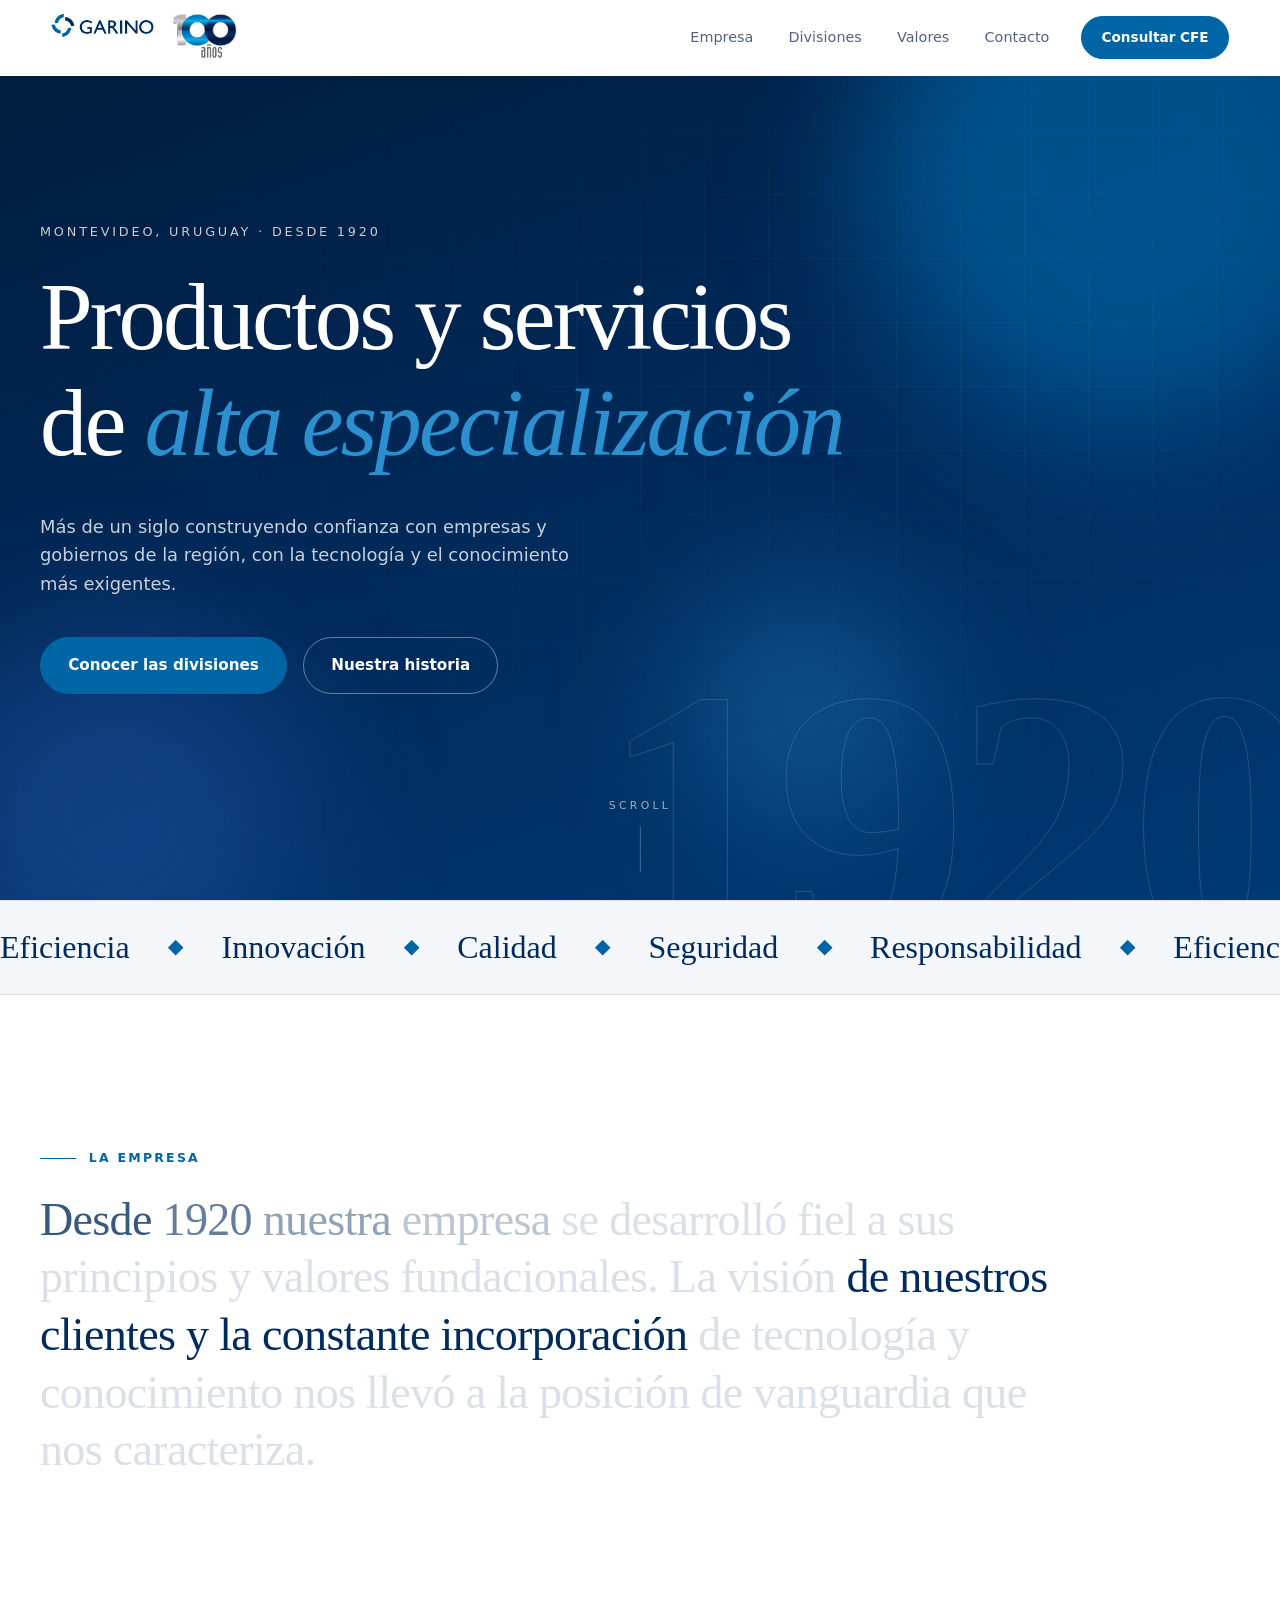
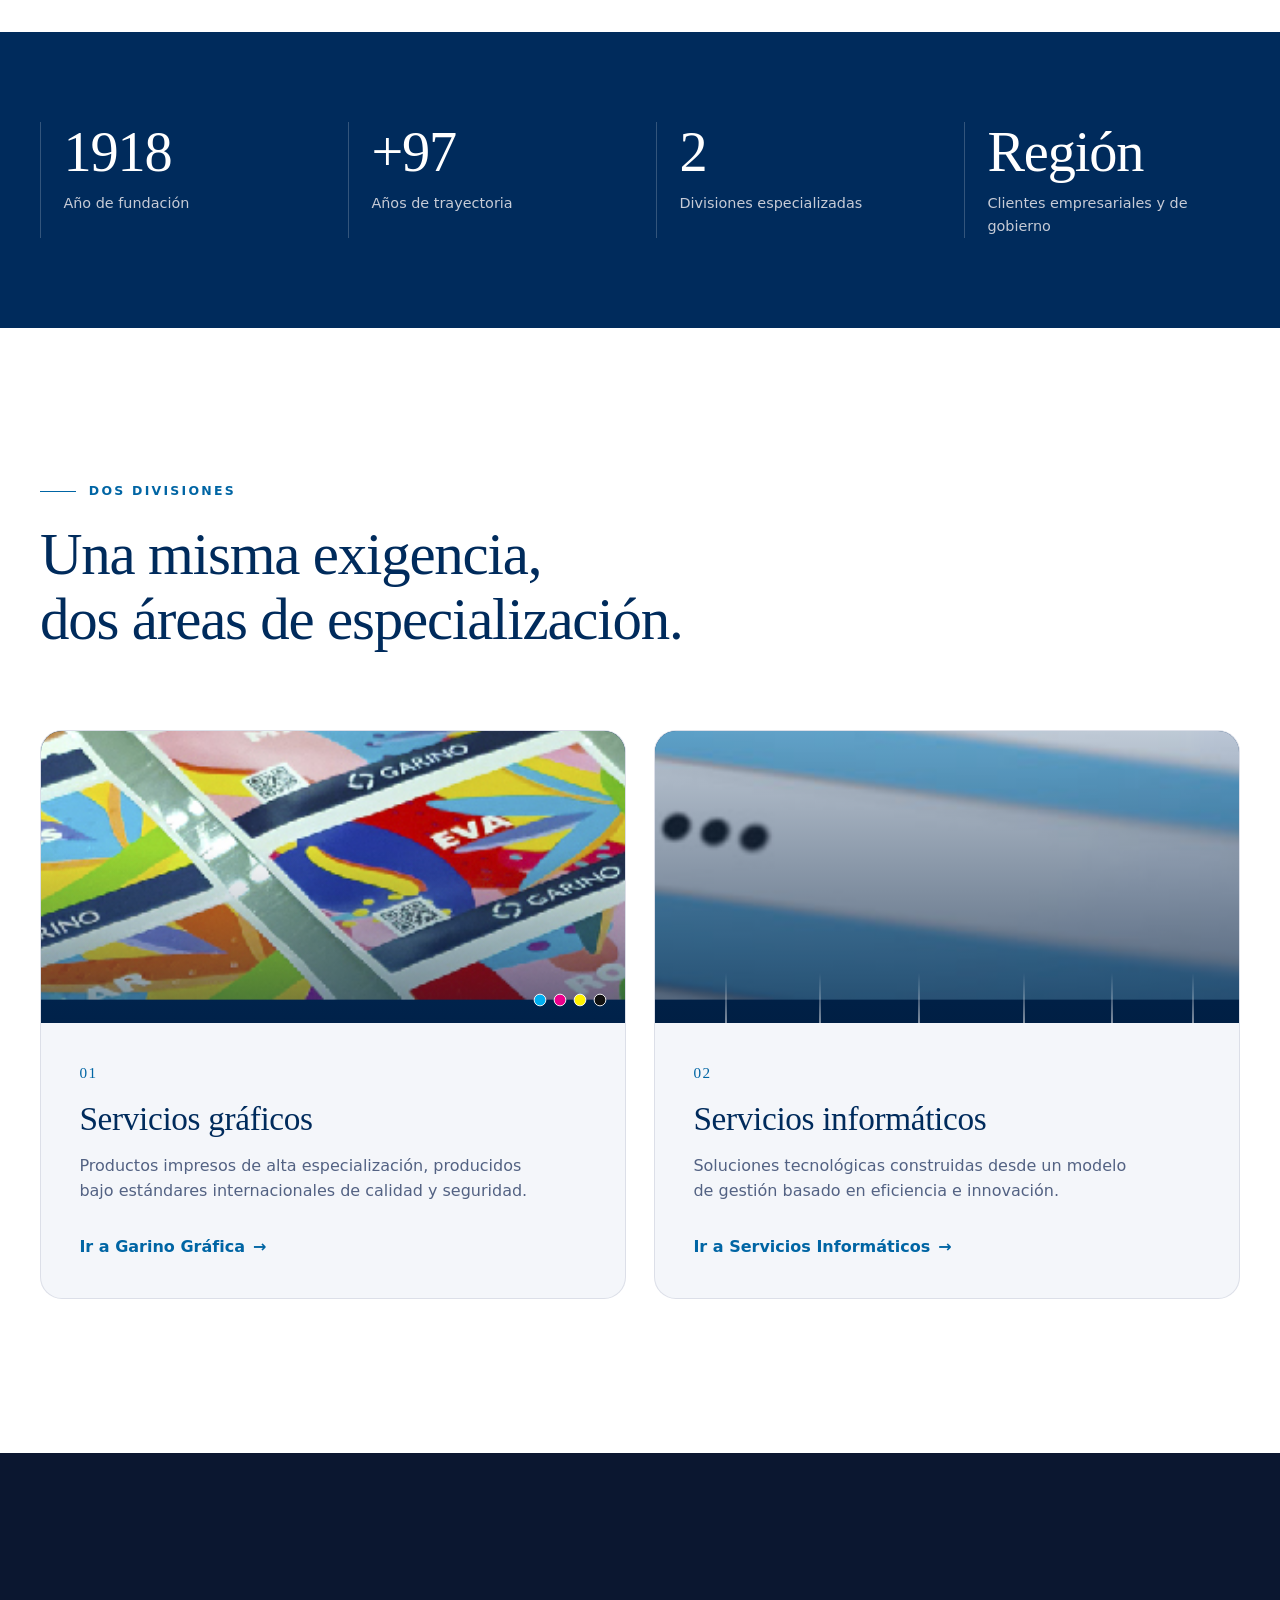
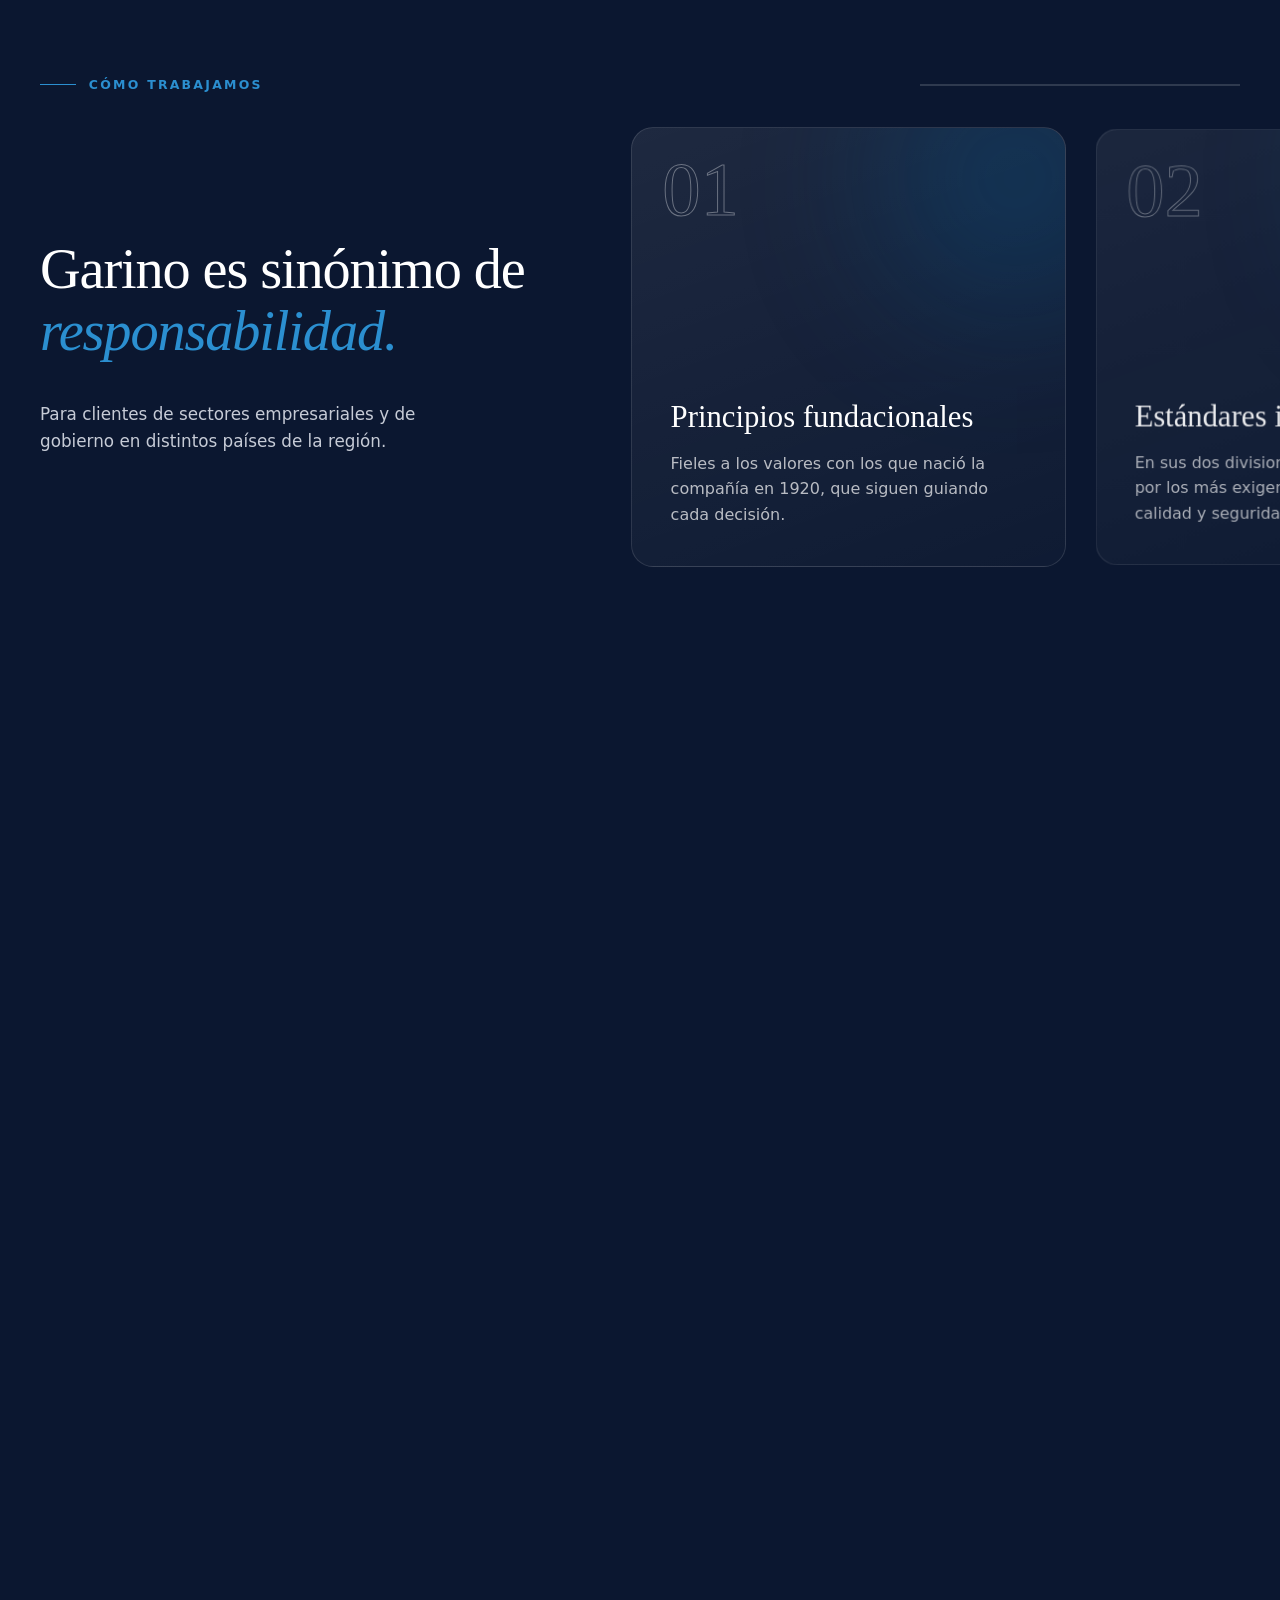
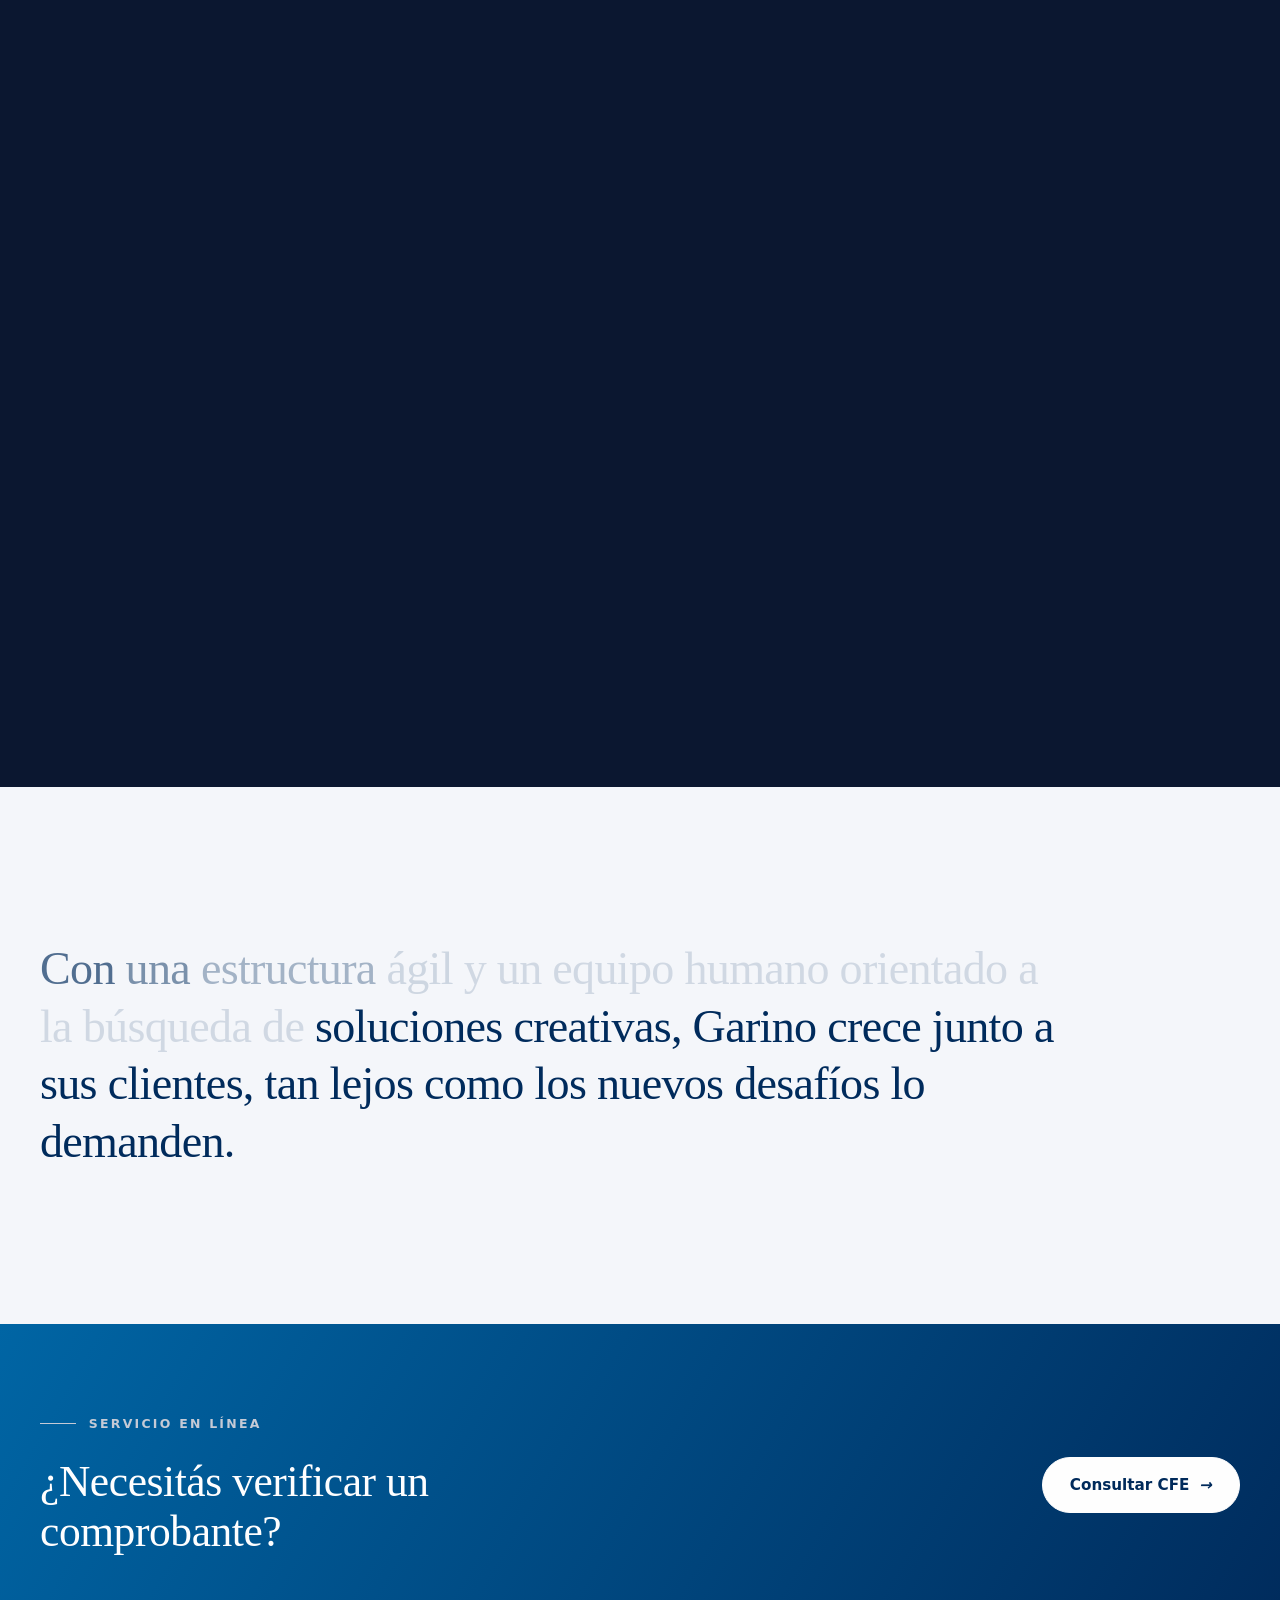
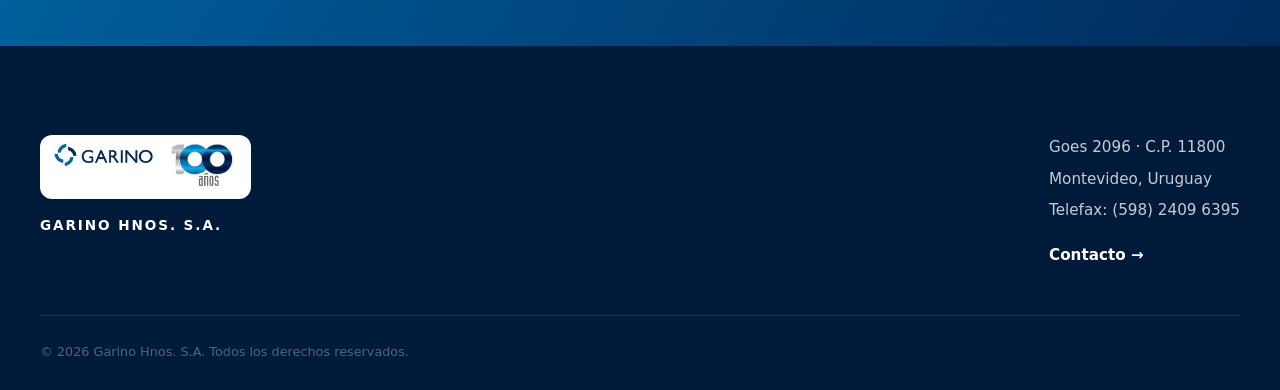
==== index.html @ 60d50586 "Restyling de garino.com.uy: landing moderna con animaciones en scroll Hero con parallax, texto que s" ====
<!DOCTYPE html>
<html lang="es">
<head>
<meta charset="utf-8">
<meta name="viewport" content="width=device-width, initial-scale=1">
<title>GARINO HNOS. S.A. | Productos y servicios de alta especialización desde 1920</title>
<meta name="description" content="Garino Hnos. S.A.: más de 100 años de trayectoria en servicios gráficos e informáticos de alta especialización. Montevideo, Uruguay.">
<meta name="theme-color" content="#002b5c">
<link rel="preload" href="fonts/inter-latin-wght-normal.woff2" as="font" type="font/woff2" crossorigin>
<link rel="preload" href="fonts/fraunces-latin-wght-normal.woff2" as="font" type="font/woff2" crossorigin>
<link rel="stylesheet" href="css/style.css">
<script>document.documentElement.classList.add('js');</script>
</head>
<body>

<header class="nav" id="nav">
  <a class="nav__logo" href="#inicio" aria-label="Garino, 100 años">
    <img src="img/logo_100_anos.jpg" width="346" height="91" alt="Garino, 100 años">
  </a>
  <nav class="nav__links" aria-label="Principal">
    <a href="#empresa">Empresa</a>
    <a href="#divisiones">Divisiones</a>
    <a href="#valores">Valores</a>
    <a href="#contacto">Contacto</a>
  </nav>
  <a class="btn btn--sm" href="https://www.garino.com.uy/consultacfe/" target="_blank" rel="noopener">Consultar CFE</a>
</header>

<main>

  <!-- HERO -->
  <section class="hero" id="inicio">
    <div class="hero__bg" aria-hidden="true">
      <span class="orb orb--a"></span>
      <span class="orb orb--b"></span>
      <span class="orb orb--c"></span>
      <svg class="hero__grid" viewBox="0 0 800 800" preserveAspectRatio="xMidYMid slice">
        <defs>
          <pattern id="g" width="40" height="40" patternUnits="userSpaceOnUse">
            <path d="M40 0H0V40" fill="none" stroke="currentColor" stroke-width=".6"/>
          </pattern>
        </defs>
        <rect width="800" height="800" fill="url(#g)"/>
      </svg>
      <span class="hero__ghost">1920</span>
    </div>

    <div class="wrap hero__content">
      <p class="eyebrow" data-hero>Montevideo, Uruguay · Desde 1920</p>
      <h1 class="hero__title">
        <span class="line"><span data-hero-line>Productos y servicios</span></span>
        <span class="line"><span data-hero-line>de <em>alta especialización</em></span></span>
      </h1>
      <p class="hero__lead" data-hero>Más de un siglo construyendo confianza con empresas y gobiernos de la región, con la tecnología y el conocimiento más exigentes.</p>
      <div class="hero__cta" data-hero>
        <a class="btn" href="#divisiones">Conocer las divisiones</a>
        <a class="btn btn--ghost" href="#empresa">Nuestra historia</a>
      </div>
    </div>

    <a class="scroll-cue" href="#empresa" aria-label="Bajar">
      <span>Scroll</span><i></i>
    </a>
  </section>

  <!-- MARQUEE -->
  <div class="marquee" aria-hidden="true">
    <div class="marquee__track">
      <span>Eficiencia</span><b>◆</b><span>Innovación</span><b>◆</b><span>Calidad</span><b>◆</b><span>Seguridad</span><b>◆</b><span>Responsabilidad</span><b>◆</b>
      <span>Eficiencia</span><b>◆</b><span>Innovación</span><b>◆</b><span>Calidad</span><b>◆</b><span>Seguridad</span><b>◆</b><span>Responsabilidad</span><b>◆</b>
    </div>
  </div>

  <!-- EMPRESA / MANIFIESTO -->
  <section class="section manifesto" id="empresa">
    <div class="wrap">
      <p class="kicker" data-reveal>La empresa</p>
      <p class="manifesto__text" data-words>Desde 1920 nuestra empresa se desarrolló fiel a sus principios y valores fundacionales. La visión de nuestros clientes y la constante incorporación de tecnología y conocimiento nos llevó a la posición de vanguardia que nos caracteriza.</p>
    </div>
  </section>

  <!-- NUMEROS -->
  <section class="stats" aria-label="Garino en números">
    <div class="wrap stats__grid">
      <div class="stat" data-reveal>
        <strong><span data-count="1920">1920</span></strong>
        <span>Año de fundación</span>
      </div>
      <div class="stat" data-reveal>
        <strong>+<span data-count="100">100</span></strong>
        <span>Años de trayectoria</span>
      </div>
      <div class="stat" data-reveal>
        <strong><span data-count="2">2</span></strong>
        <span>Divisiones especializadas</span>
      </div>
      <div class="stat" data-reveal>
        <strong>Región</strong>
        <span>Clientes empresariales y de gobierno</span>
      </div>
    </div>
  </section>

  <!-- DIVISIONES -->
  <section class="section divisions" id="divisiones">
    <div class="wrap">
      <p class="kicker" data-reveal>Dos divisiones</p>
      <h2 class="h2" data-reveal>Una misma exigencia,<br>dos áreas de especialización.</h2>

      <div class="cards">
        <a class="card card--graf" href="https://www.garinografica.com" target="_blank" rel="noopener" data-card>
          <div class="card__media">
            <img src="img/foto_1.jpg" width="632" height="154" alt="Etiquetas e impresos personalizados de Garino" loading="lazy">
            <span class="card__tint"></span>
            <div class="cmyk" aria-hidden="true"><i></i><i></i><i></i><i></i></div>
          </div>
          <div class="card__body">
            <span class="card__num">01</span>
            <h3>Servicios gráficos</h3>
            <p>Productos impresos de alta especialización, producidos bajo estándares internacionales de calidad y seguridad.</p>
            <span class="card__link">Ir a Garino Gráfica <i aria-hidden="true">→</i></span>
          </div>
        </a>

        <a class="card card--inf" href="https://www.garino.com.uy/servicios_informaticos/" data-card>
          <div class="card__media">
            <img src="img/foto_3.jpg" width="473" height="115" alt="Acceso seguro: servicios informáticos de Garino" loading="lazy">
            <span class="card__tint"></span>
            <div class="bits" aria-hidden="true"><i></i><i></i><i></i><i></i><i></i><i></i></div>
          </div>
          <div class="card__body">
            <span class="card__num">02</span>
            <h3>Servicios informáticos</h3>
            <p>Soluciones tecnológicas construidas desde un modelo de gestión basado en eficiencia e innovación.</p>
            <span class="card__link">Ir a Servicios Informáticos <i aria-hidden="true">→</i></span>
          </div>
        </a>
      </div>
    </div>
  </section>

  <!-- VALORES: SCROLL HORIZONTAL -->
  <section class="hscroll" id="valores">
    <div class="hscroll__pin">
      <div class="hscroll__head wrap">
        <p class="kicker">Cómo trabajamos</p>
        <div class="hscroll__bar"><span></span></div>
      </div>
      <div class="hscroll__track">
        <article class="panel panel--intro">
          <h2 class="h2">Garino es sinónimo de <em>responsabilidad.</em></h2>
          <p>Para clientes de sectores empresariales y de gobierno en distintos países de la región.</p>
        </article>
        <article class="panel">
          <span class="panel__n">01</span>
          <h3>Principios fundacionales</h3>
          <p>Fieles a los valores con los que nació la compañía en 1920, que siguen guiando cada decisión.</p>
        </article>
        <article class="panel">
          <span class="panel__n">02</span>
          <h3>Estándares internacionales</h3>
          <p>En sus dos divisiones, la compañía se rige por los más exigentes estándares de calidad y seguridad.</p>
        </article>
        <article class="panel">
          <span class="panel__n">03</span>
          <h3>Eficiencia e innovación</h3>
          <p>Un modelo de gestión que aporta herramientas valiosas para el crecimiento de nuestros clientes.</p>
        </article>
        <article class="panel">
          <span class="panel__n">04</span>
          <h3>Tecnología y conocimiento</h3>
          <p>Incorporación constante de ambos para sostener la posición de vanguardia que nos caracteriza.</p>
        </article>
      </div>
    </div>
  </section>

  <!-- CIERRE -->
  <section class="section closing">
    <div class="wrap">
      <p class="closing__text" data-words>Con una estructura ágil y un equipo humano orientado a la búsqueda de soluciones creativas, Garino crece junto a sus clientes, tan lejos como los nuevos desafíos lo demanden.</p>
    </div>
  </section>

  <!-- CFE -->
  <section class="cfe">
    <div class="wrap cfe__inner" data-reveal>
      <div>
        <p class="kicker kicker--light">Servicio en línea</p>
        <h2 class="cfe__title">¿Necesitás verificar un comprobante?</h2>
      </div>
      <a class="btn btn--light" href="https://www.garino.com.uy/consultacfe/" target="_blank" rel="noopener">Consultar CFE <i aria-hidden="true">→</i></a>
    </div>
  </section>

</main>

<footer class="footer" id="contacto">
  <div class="wrap footer__inner">
    <div class="footer__brand">
      <img src="img/logo_100_anos.jpg" width="346" height="91" alt="Garino, 100 años" loading="lazy">
      <p>GARINO HNOS. S.A.</p>
    </div>
    <address>
      <span>Goes 2096 · C.P. 11800</span>
      <span>Montevideo, Uruguay</span>
      <span>Telefax: <a href="tel:+59824096395">(598) 2409 6395</a></span>
      <a class="footer__contact" href="https://www.garino.com.uy/servicios_informaticos/Contacto.php">Contacto →</a>
    </address>
  </div>
  <div class="wrap footer__legal">© <span id="year">2026</span> Garino Hnos. S.A. Todos los derechos reservados.</div>
</footer>

<script src="js/vendor/gsap.min.js"></script>
<script src="js/vendor/ScrollTrigger.min.js"></script>
<script src="js/main.js"></script>
</body>
</html>
---- css/style.css ----
@font-face{font-family:"Inter";src:url("../fonts/inter-latin-wght-normal.woff2") format("woff2");font-weight:100 900;font-display:swap}
@font-face{font-family:"Fraunces";src:url("../fonts/fraunces-latin-wght-normal.woff2") format("woff2");font-weight:100 900;font-display:swap}

:root{
  --navy:#002b5c;
  --navy-d:#001a3a;
  --blue:#0065a4;
  --blue-l:#2b8fd0;
  --slate:#536283;
  --mist:#c6cbd6;
  --paper:#f4f6fa;
  --ink:#0b1730;
  --white:#fff;
  --ease:cubic-bezier(.22,1,.36,1);
  --serif:"Fraunces",Georgia,"Times New Roman",serif;
  --sans:"Inter",system-ui,-apple-system,"Segoe UI",Roboto,Arial,sans-serif;
  --nav-h:76px;
}

*,*::before,*::after{box-sizing:border-box}
html{scroll-behavior:smooth;-webkit-text-size-adjust:100%}
body{margin:0;font-family:var(--sans);color:var(--ink);background:var(--white);line-height:1.6;-webkit-font-smoothing:antialiased;overflow-x:hidden}
img{max-width:100%;display:block}
a{color:inherit;text-decoration:none}
h1,h2,h3,p{margin:0}
em{font-style:italic}

.wrap{width:min(1200px,100% - 48px);margin-inline:auto}
.section{padding:clamp(80px,12vw,160px) 0}

.kicker{font-size:.78rem;font-weight:600;letter-spacing:.18em;text-transform:uppercase;color:var(--blue);margin-bottom:1.4rem;display:flex;align-items:center;gap:.8rem}
.kicker::before{content:"";width:36px;height:1px;background:currentColor}
.kicker--light{color:var(--mist)}
.h2{font-family:var(--serif);font-weight:500;font-size:clamp(2rem,4.6vw,3.8rem);line-height:1.1;letter-spacing:-.02em;color:var(--navy)}
.h2 em{color:var(--blue)}

/* Buttons */
.btn{display:inline-flex;align-items:center;gap:.6rem;padding:.95rem 1.7rem;border-radius:999px;background:var(--blue);color:#fff;font-weight:600;font-size:.95rem;border:1px solid var(--blue);transition:background .3s var(--ease),transform .3s var(--ease),border-color .3s,color .3s}
.btn:hover{background:var(--blue-l);border-color:var(--blue-l);transform:translateY(-2px)}
.btn--ghost{background:transparent;border-color:rgba(255,255,255,.4)}
.btn--ghost:hover{background:#fff;color:var(--navy);border-color:#fff}
.btn{white-space:nowrap}
.btn--sm{padding:.6rem 1.2rem;font-size:.85rem}
.btn--light{background:#fff;color:var(--navy);border-color:#fff}
.btn--light:hover{background:var(--mist);border-color:var(--mist)}

/* NAV */
.nav{position:fixed;inset:0 0 auto 0;height:var(--nav-h);z-index:50;display:flex;align-items:center;justify-content:space-between;gap:2rem;padding:0 clamp(20px,4vw,56px);background:#fff;border-bottom:1px solid transparent;transition:box-shadow .4s,border-color .4s,transform .5s var(--ease)}
.nav.is-scrolled{border-color:rgba(83,98,131,.18);box-shadow:0 10px 30px -18px rgba(0,43,92,.35)}
.nav.is-hidden{transform:translateY(-100%)}
.nav__logo img{height:50px;width:auto}
.nav__links{display:flex;gap:2.2rem;margin-left:auto;font-size:.9rem;font-weight:500;color:var(--slate)}
.nav__links a{position:relative;padding:.3rem 0;transition:color .3s}
.nav__links a::after{content:"";position:absolute;left:0;bottom:0;width:100%;height:1px;background:var(--blue);transform:scaleX(0);transform-origin:right;transition:transform .45s var(--ease)}
.nav__links a:hover{color:var(--navy)}
.nav__links a:hover::after{transform:scaleX(1);transform-origin:left}

/* HERO */
.hero{position:relative;min-height:100svh;display:flex;align-items:center;padding:calc(var(--nav-h) + 40px) 0 100px;color:#fff;background:linear-gradient(160deg,var(--navy-d) 0%,var(--navy) 55%,#003a73 100%);overflow:hidden;isolation:isolate}
.hero__bg{position:absolute;inset:0;z-index:-1}
.hero__grid{position:absolute;inset:0;width:100%;height:100%;color:rgba(255,255,255,.07);-webkit-mask-image:radial-gradient(ellipse at 70% 40%,#000 0%,transparent 70%);mask-image:radial-gradient(ellipse at 70% 40%,#000 0%,transparent 70%)}
.orb{position:absolute;border-radius:50%;filter:blur(70px);opacity:.7;will-change:transform}
.orb--a{width:520px;height:520px;background:var(--blue);right:-8%;top:-10%}
.orb--b{width:380px;height:380px;background:#1d4f9a;left:-6%;bottom:-12%;opacity:.55}
.orb--c{width:240px;height:240px;background:var(--blue-l);right:28%;bottom:8%;opacity:.35}
.hero__ghost{position:absolute;right:-2vw;bottom:-6vw;font-family:var(--serif);font-weight:700;font-size:clamp(9rem,30vw,28rem);line-height:.8;color:transparent;-webkit-text-stroke:1px rgba(255,255,255,.14);letter-spacing:-.04em;user-select:none;will-change:transform}
.eyebrow{font-size:.8rem;letter-spacing:.22em;text-transform:uppercase;color:var(--mist);margin-bottom:1.6rem;font-weight:500}
.hero__title{font-family:var(--serif);font-weight:500;font-size:clamp(2.6rem,7.4vw,6.4rem);line-height:1.04;letter-spacing:-.03em}
.hero__title .line{display:block;overflow:hidden;padding-bottom:.08em}
.hero__title .line>span{display:inline-block}
.hero__title em{color:var(--blue-l);font-weight:400}
.hero__lead{max-width:560px;margin-top:2rem;font-size:clamp(1rem,1.4vw,1.2rem);color:rgba(255,255,255,.78)}
.hero__cta{display:flex;flex-wrap:wrap;gap:1rem;margin-top:2.4rem}
.scroll-cue{position:absolute;left:50%;bottom:28px;transform:translateX(-50%);display:flex;flex-direction:column;align-items:center;gap:.7rem;font-size:.68rem;letter-spacing:.3em;text-transform:uppercase;color:rgba(255,255,255,.6)}
.scroll-cue i{width:1px;height:46px;background:rgba(255,255,255,.25);position:relative;overflow:hidden}
.scroll-cue i::after{content:"";position:absolute;left:0;top:-50%;width:100%;height:50%;background:#fff;animation:cue 2s var(--ease) infinite}
@keyframes cue{to{top:100%}}

/* MARQUEE */
.marquee{background:var(--paper);border-block:1px solid rgba(83,98,131,.15);overflow:hidden;padding:1.3rem 0}
.marquee__track{display:flex;gap:2.4rem;width:max-content;animation:marquee 38s linear infinite;font-family:var(--serif);font-size:clamp(1.3rem,2.6vw,2rem);color:var(--navy);white-space:nowrap;align-items:center}
.marquee__track b{color:var(--blue);font-size:.6em}
@keyframes marquee{to{transform:translateX(-50%)}}

/* MANIFESTO */
.manifesto__text,.closing__text{font-family:var(--serif);font-weight:400;font-size:clamp(1.6rem,3.6vw,3.1rem);line-height:1.25;letter-spacing:-.015em;color:var(--navy);max-width:1050px}
.word{display:inline-block;white-space:pre}

/* STATS */
.stats{background:var(--navy);color:#fff;padding:clamp(56px,7vw,96px) 0}
.stats__grid{display:grid;grid-template-columns:repeat(4,1fr);gap:2rem}
.stat{padding-left:1.4rem;border-left:1px solid rgba(255,255,255,.2)}
.stat strong{display:block;font-family:var(--serif);font-weight:500;font-size:clamp(2.2rem,4.4vw,3.8rem);line-height:1.1;letter-spacing:-.02em}
.stat>span{display:block;margin-top:.5rem;font-size:.9rem;color:var(--mist)}

/* DIVISIONS */
.divisions{background:#fff}
.divisions .h2{margin-bottom:clamp(40px,6vw,80px)}
.cards{display:grid;grid-template-columns:1fr 1fr;gap:28px}
.card{display:flex;flex-direction:column;background:var(--paper);border:1px solid rgba(83,98,131,.15);border-radius:22px;overflow:hidden;transition:transform .6s var(--ease),box-shadow .6s var(--ease)}
.card:hover{transform:translateY(-8px);box-shadow:0 36px 60px -30px rgba(0,43,92,.45)}
.card__media{position:relative;aspect-ratio:16/8;overflow:hidden;background:var(--navy)}
.card__media img{width:100%;height:100%;object-fit:cover;transition:transform 1.2s var(--ease)}
.card:hover .card__media img{transform:scale(1.08)}
.card__tint{position:absolute;inset:0;background:linear-gradient(180deg,transparent 40%,rgba(0,26,58,.55))}
.card--inf .card__tint{background:linear-gradient(180deg,rgba(0,43,92,.25),rgba(0,26,58,.7))}
.card--inf .card__media img{filter:saturate(.9)}
.card__body{padding:clamp(24px,3vw,40px);display:flex;flex-direction:column;gap:.9rem;flex:1}
.card__num{font-family:var(--serif);color:var(--blue);font-size:.95rem;letter-spacing:.1em}
.card h3{font-family:var(--serif);font-weight:500;font-size:clamp(1.6rem,2.6vw,2.3rem);color:var(--navy);line-height:1.15;letter-spacing:-.01em}
.card p{color:var(--slate);max-width:44ch}
.card__link{margin-top:auto;padding-top:1rem;font-weight:600;color:var(--blue);display:inline-flex;gap:.5rem;align-items:center}
.card__link i{font-style:normal;transition:transform .4s var(--ease)}
.card:hover .card__link i{transform:translateX(8px)}

/* decor on media */
.cmyk{position:absolute;right:18px;bottom:16px;display:flex;gap:6px}
.cmyk i{width:14px;height:14px;border-radius:50%;border:1.5px solid #fff;transform:scale(.9);transition:transform .5s var(--ease)}
.cmyk i:nth-child(1){background:#00aeef}.cmyk i:nth-child(2){background:#ec008c}.cmyk i:nth-child(3){background:#fff200}.cmyk i:nth-child(4){background:#111}
.card:hover .cmyk i{transform:scale(1.25)}
.cmyk i:nth-child(2){transition-delay:.05s}.cmyk i:nth-child(3){transition-delay:.1s}.cmyk i:nth-child(4){transition-delay:.15s}
.bits{position:absolute;inset:0;overflow:hidden}
.bits i{position:absolute;left:var(--x);bottom:-10px;width:2px;height:60px;background:linear-gradient(180deg,transparent,rgba(255,255,255,.6));animation:rise 4s linear infinite;animation-delay:var(--d)}
.bits i:nth-child(1){--x:12%;--d:0s}.bits i:nth-child(2){--x:28%;--d:1.2s}.bits i:nth-child(3){--x:45%;--d:.6s}
.bits i:nth-child(4){--x:63%;--d:2.1s}.bits i:nth-child(5){--x:78%;--d:1.6s}.bits i:nth-child(6){--x:92%;--d:.3s}
@keyframes rise{from{transform:translateY(0);opacity:0}15%{opacity:1}to{transform:translateY(-260px);opacity:0}}

/* HORIZONTAL SCROLL */
.hscroll{background:var(--ink);color:#fff;position:relative}
.hscroll__pin{min-height:100svh;display:flex;flex-direction:column;justify-content:center;gap:2rem;padding:var(--nav-h) 0 40px;overflow:hidden}
.hscroll__head{display:flex;align-items:center;justify-content:space-between;gap:2rem}
.hscroll .kicker{color:var(--blue-l);margin:0}
.hscroll__bar{flex:0 0 min(320px,40%);height:2px;background:rgba(255,255,255,.15)}
.hscroll__bar span{display:block;height:100%;background:var(--blue-l);transform:scaleX(0);transform-origin:left}
.hscroll__track{display:flex;gap:28px;padding:0 max(24px,calc((100vw - 1200px)/2));width:max-content;will-change:transform}
.panel{flex:0 0 clamp(300px,34vw,460px);min-height:min(56vh,440px);padding:clamp(26px,3vw,40px);border-radius:22px;background:linear-gradient(160deg,rgba(255,255,255,.08),rgba(255,255,255,.02));border:1px solid rgba(255,255,255,.12);display:flex;flex-direction:column;justify-content:flex-end;gap:1rem;position:relative;overflow:hidden}
.panel::before{content:"";position:absolute;width:260px;height:260px;border-radius:50%;background:var(--blue);filter:blur(80px);opacity:.28;right:-80px;top:-80px;transition:opacity .6s}
.panel:hover::before{opacity:.55}
.panel__n{position:absolute;top:24px;left:30px;font-family:var(--serif);font-size:clamp(3rem,6vw,5rem);line-height:1;color:transparent;-webkit-text-stroke:1px rgba(255,255,255,.35)}
.panel h3{font-family:var(--serif);font-weight:500;font-size:clamp(1.5rem,2.4vw,2rem);line-height:1.15;position:relative}
.panel p{color:rgba(255,255,255,.7);position:relative;max-width:36ch}
.panel--intro{flex-basis:clamp(320px,44vw,620px);background:none;border:0;padding-left:0;justify-content:center}
.panel--intro .h2{color:#fff;font-size:clamp(2.2rem,4.4vw,4rem)}
.panel--intro .h2 em{color:var(--blue-l)}
.panel--intro p{margin-top:1.4rem;color:var(--mist);max-width:42ch;font-size:1.05rem}
.panel--intro::before{display:none}

/* CLOSING */
.closing{background:var(--paper)}

/* CFE */
.cfe{background:linear-gradient(120deg,var(--blue) 0%,var(--navy) 100%);color:#fff;padding:clamp(56px,7vw,96px) 0}
.cfe__inner{display:flex;align-items:center;justify-content:space-between;gap:2rem;flex-wrap:wrap}
.cfe__title{font-family:var(--serif);font-weight:500;font-size:clamp(1.7rem,3.4vw,2.8rem);line-height:1.15;letter-spacing:-.01em;max-width:18ch}

/* FOOTER */
.footer{background:var(--navy-d);color:var(--mist);padding:clamp(56px,7vw,90px) 0 28px}
.footer__inner{display:flex;justify-content:space-between;gap:3rem;flex-wrap:wrap;padding-bottom:3rem;border-bottom:1px solid rgba(255,255,255,.12)}
.footer__brand img{height:64px;width:auto;background:#fff;padding:8px 14px;border-radius:12px}
.footer__brand p{margin-top:1rem;font-weight:600;letter-spacing:.14em;font-size:.85rem;color:#fff}
.footer address{font-style:normal;display:flex;flex-direction:column;gap:.45rem;font-size:.95rem}
.footer a{transition:color .3s}
.footer a:hover{color:#fff}
.footer__contact{margin-top:.8rem;color:#fff;font-weight:600}
.footer__legal{padding-top:1.6rem;font-size:.8rem;color:var(--slate)}

/* Initial states (only if JS + motion allowed) */
.js [data-hero],.js [data-reveal]{opacity:0}
.js .hero__title .line>span{transform:translateY(110%)}

/* RESPONSIVE */
@media (max-width:900px){
  .nav__links{display:none}
  .nav__logo img{height:42px}
  .nav{justify-content:space-between}
  .stats__grid{grid-template-columns:1fr 1fr;gap:2.4rem 1.4rem}
  .cards{grid-template-columns:1fr}
  .cfe__inner{flex-direction:column;align-items:flex-start}
}
@media (max-width:900px){
  /* vertical stack instead of horizontal scroll on small screens */
  .hscroll__pin{min-height:0;padding:clamp(72px,12vw,100px) 0}
  .hscroll__bar{display:none}
  .hscroll__track{flex-direction:column;width:auto;padding:0 24px}
  .panel,.panel--intro{flex:none;min-height:220px}
  .panel--intro{min-height:0;padding-bottom:1rem}
  .panel__n{font-size:3rem}
  .panel{padding-top:90px}
}

@media (prefers-reduced-motion:reduce){
  html{scroll-behavior:auto}
  *,*::before,*::after{animation:none!important;transition:none!important}
  .js [data-hero],.js [data-reveal]{opacity:1}
  .js .hero__title .line>span{transform:none}
  .hscroll__pin{min-height:0;padding:100px 0}
  .hscroll__track{flex-direction:column;width:auto;padding:0 24px}
  .panel,.panel--intro{flex:none;min-height:0}
  .hscroll__bar{display:none}
}
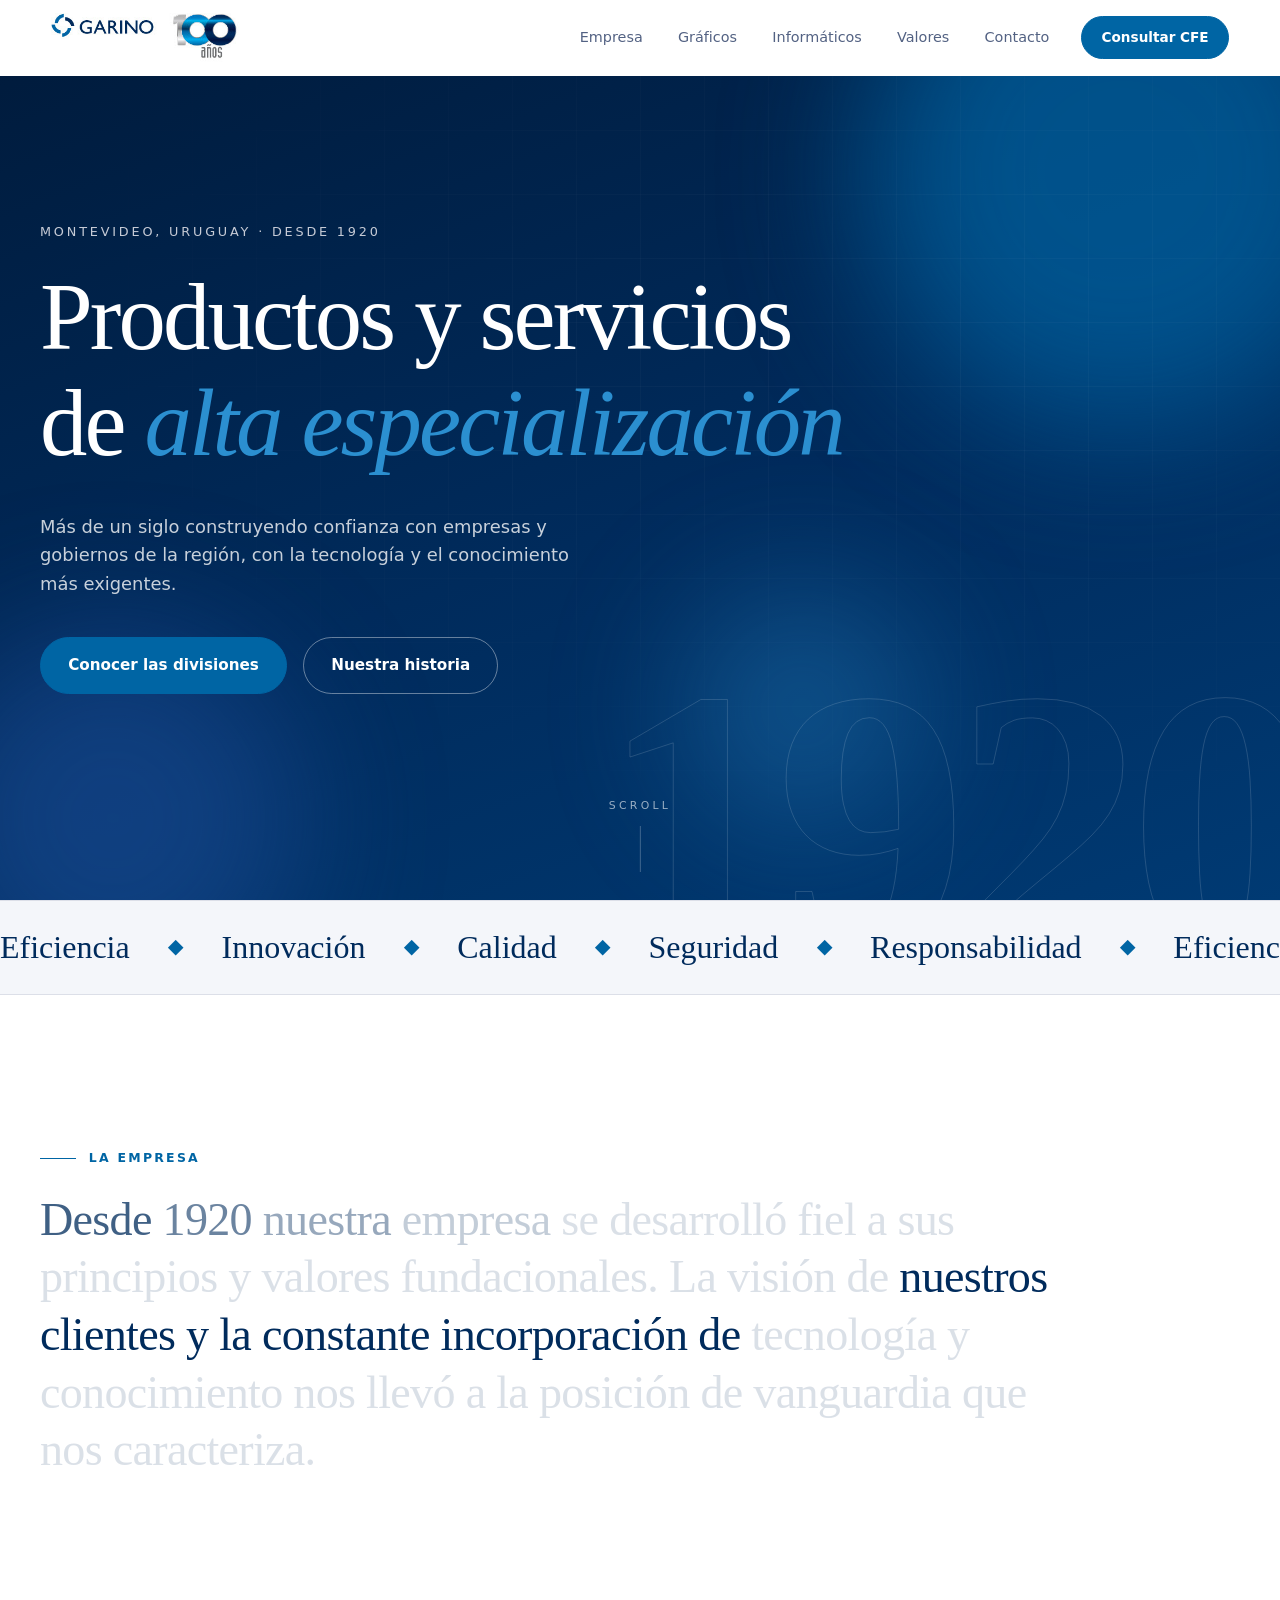
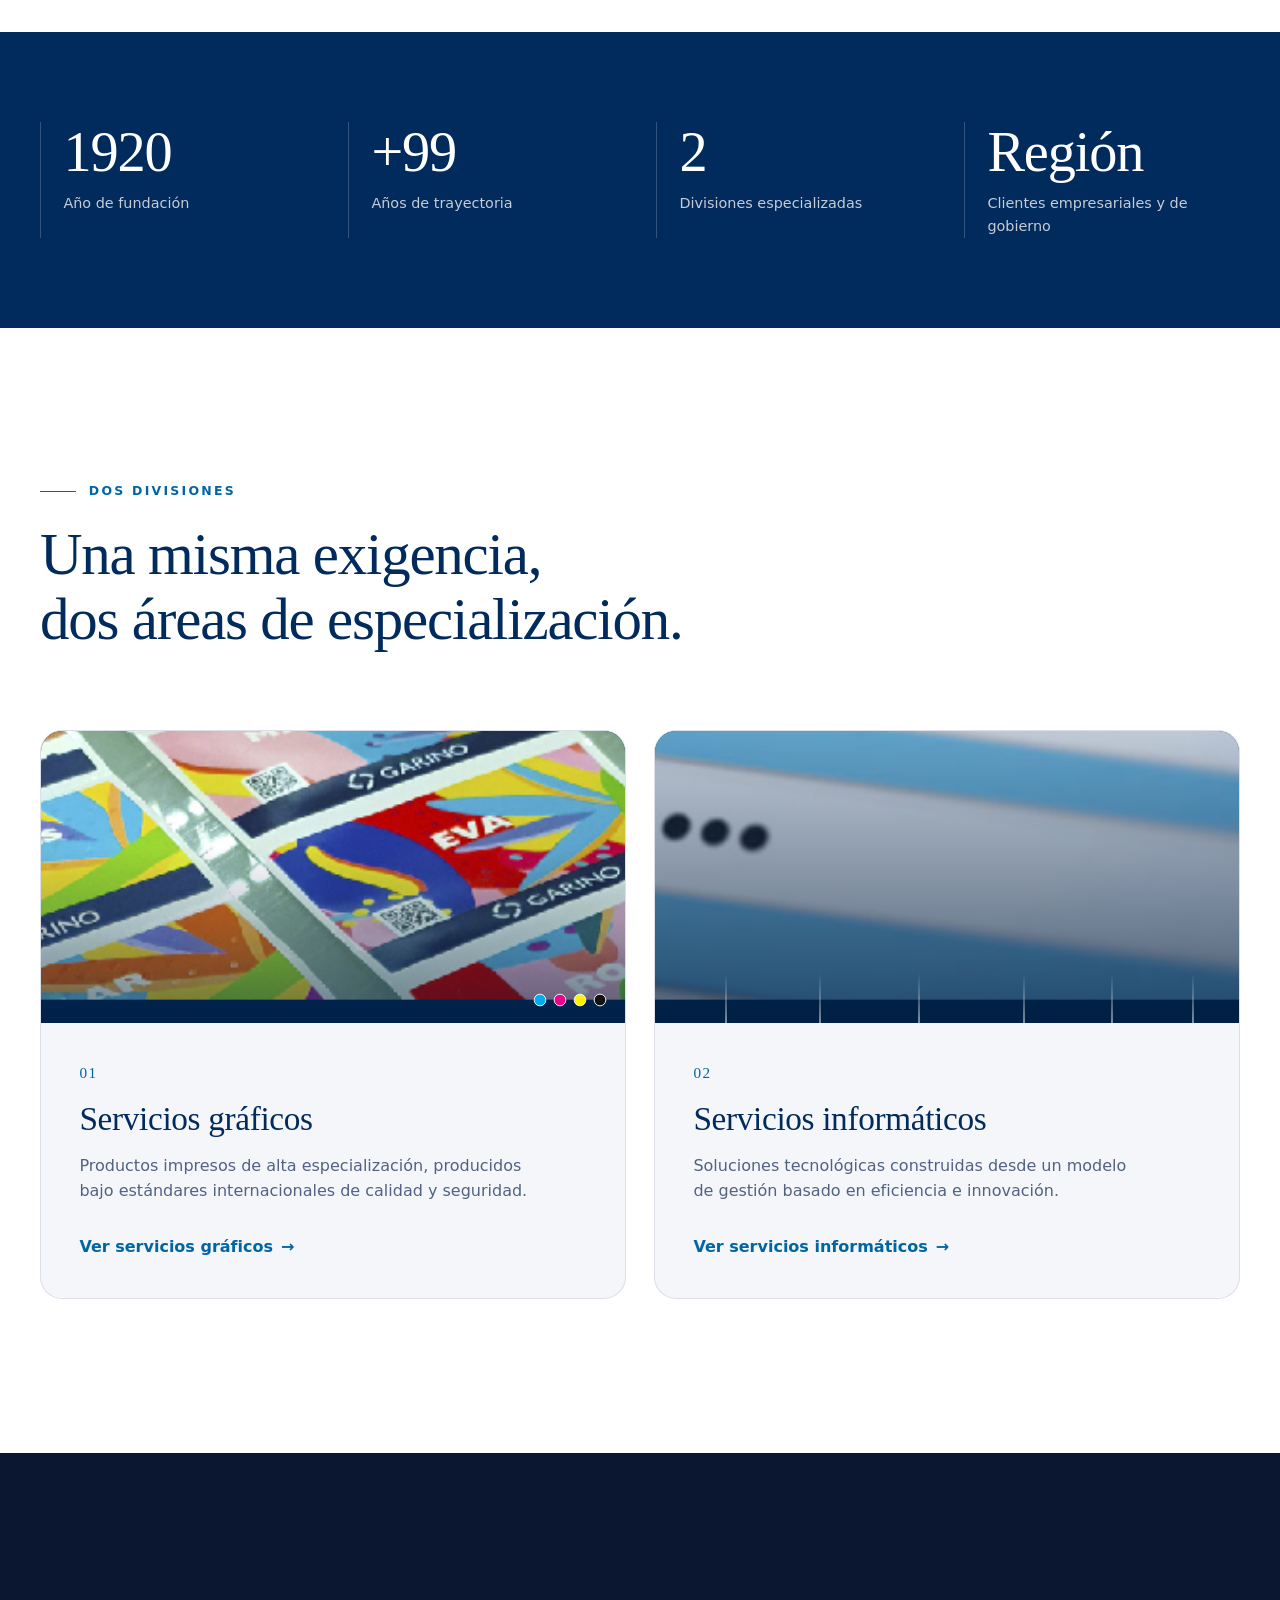
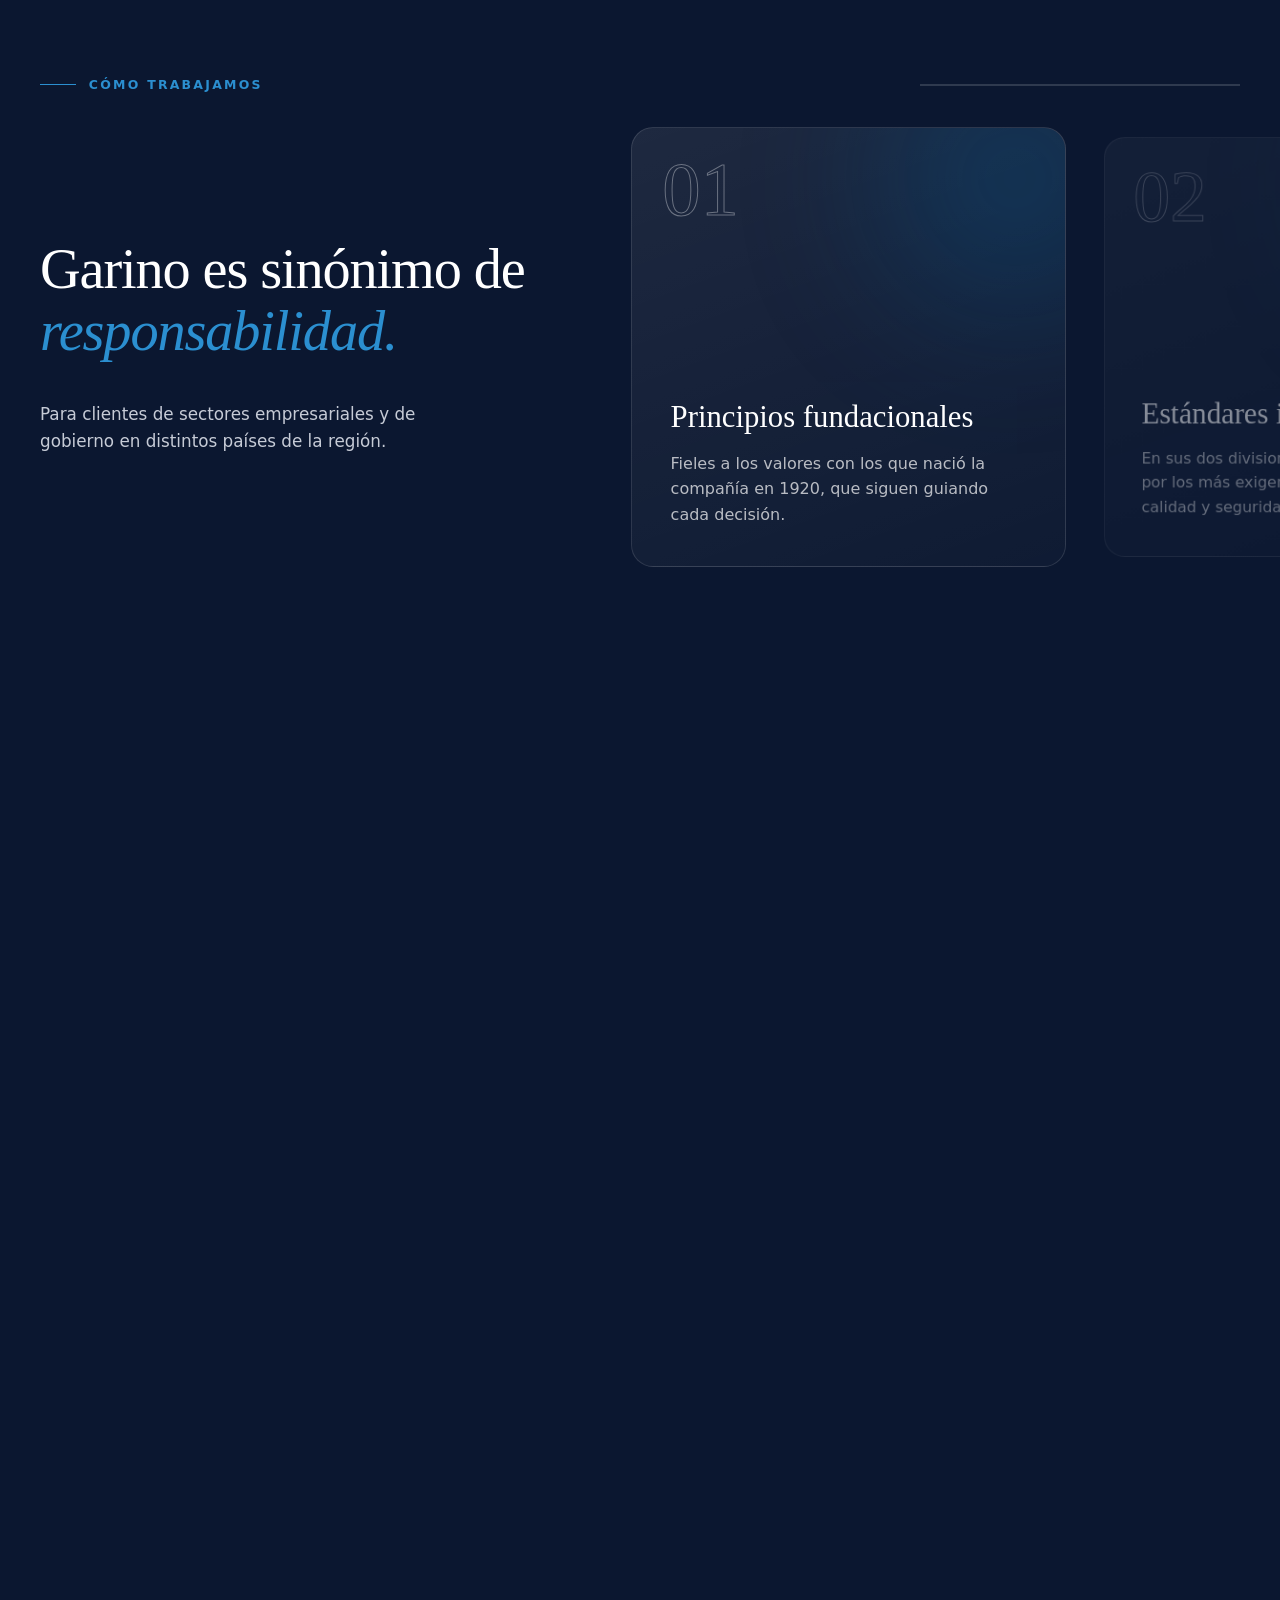
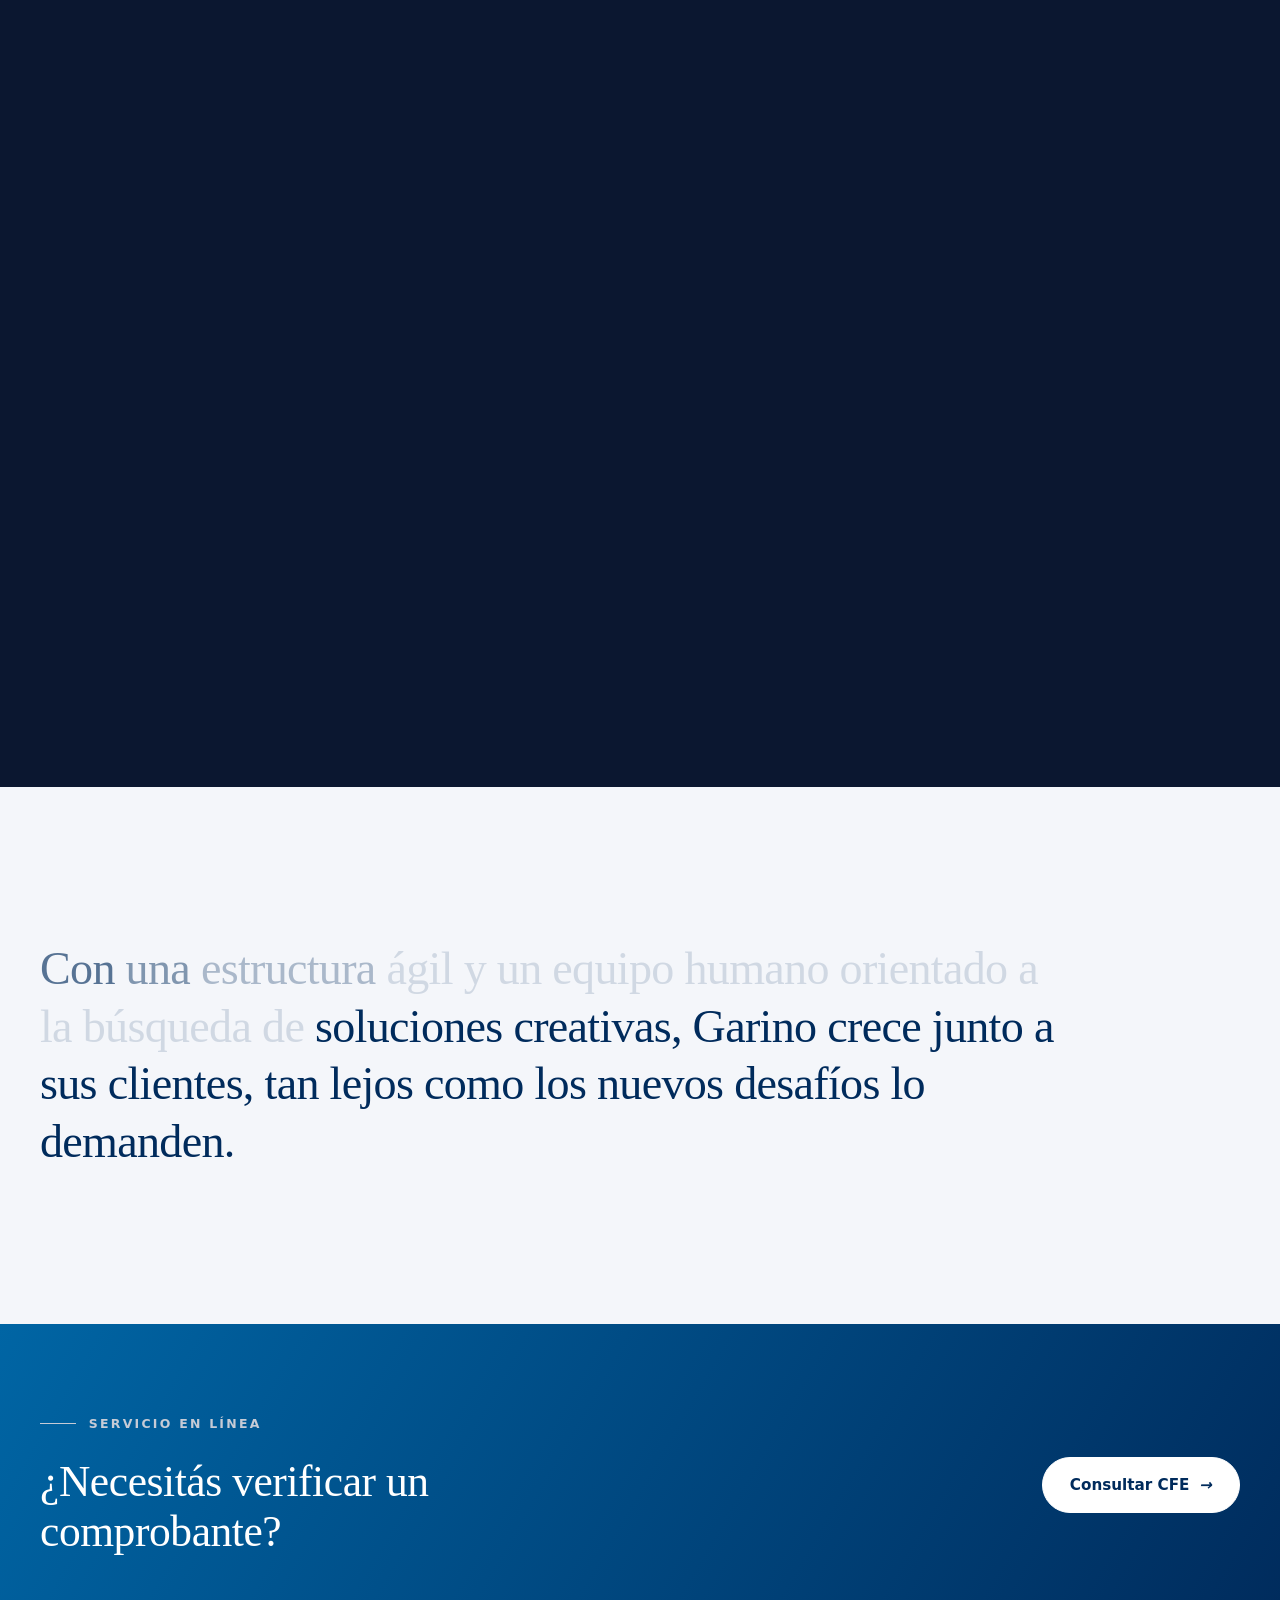
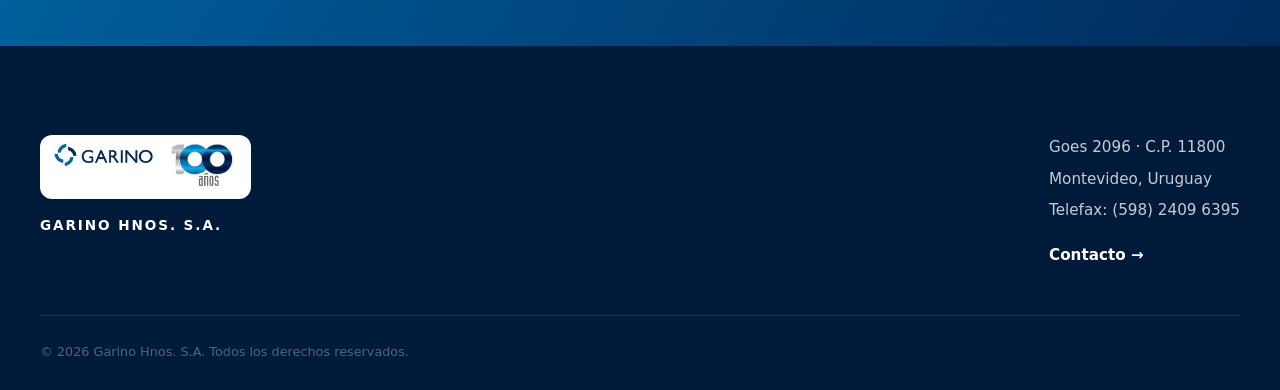
==== commit 3a8a3b63: "Agrega páginas de Servicios Gráficos y Servicios Informáticos Gráficos: hero con fotos flotantes, ce" ====
--- a/index.html
+++ b/index.html
@@ -19,7 +19,8 @@
   </a>
   <nav class="nav__links" aria-label="Principal">
     <a href="#empresa">Empresa</a>
-    <a href="#divisiones">Divisiones</a>
+    <a href="graficos.html">Gráficos</a>
+    <a href="informaticos.html">Informáticos</a>
     <a href="#valores">Valores</a>
     <a href="#contacto">Contacto</a>
   </nav>
@@ -108,7 +109,7 @@
       <h2 class="h2" data-reveal>Una misma exigencia,<br>dos áreas de especialización.</h2>
 
       <div class="cards">
-        <a class="card card--graf" href="https://www.garinografica.com" target="_blank" rel="noopener" data-card>
+        <a class="card card--graf" href="graficos.html" data-card>
           <div class="card__media">
             <img src="img/foto_1.jpg" width="632" height="154" alt="Etiquetas e impresos personalizados de Garino" loading="lazy">
             <span class="card__tint"></span>
@@ -118,11 +119,11 @@
             <span class="card__num">01</span>
             <h3>Servicios gráficos</h3>
             <p>Productos impresos de alta especialización, producidos bajo estándares internacionales de calidad y seguridad.</p>
-            <span class="card__link">Ir a Garino Gráfica <i aria-hidden="true">→</i></span>
+            <span class="card__link">Ver servicios gráficos <i aria-hidden="true">→</i></span>
           </div>
         </a>
 
-        <a class="card card--inf" href="https://www.garino.com.uy/servicios_informaticos/" data-card>
+        <a class="card card--inf" href="informaticos.html" data-card>
           <div class="card__media">
             <img src="img/foto_3.jpg" width="473" height="115" alt="Acceso seguro: servicios informáticos de Garino" loading="lazy">
             <span class="card__tint"></span>
@@ -132,7 +133,7 @@
             <span class="card__num">02</span>
             <h3>Servicios informáticos</h3>
             <p>Soluciones tecnológicas construidas desde un modelo de gestión basado en eficiencia e innovación.</p>
-            <span class="card__link">Ir a Servicios Informáticos <i aria-hidden="true">→</i></span>
+            <span class="card__link">Ver servicios informáticos <i aria-hidden="true">→</i></span>
           </div>
         </a>
       </div>
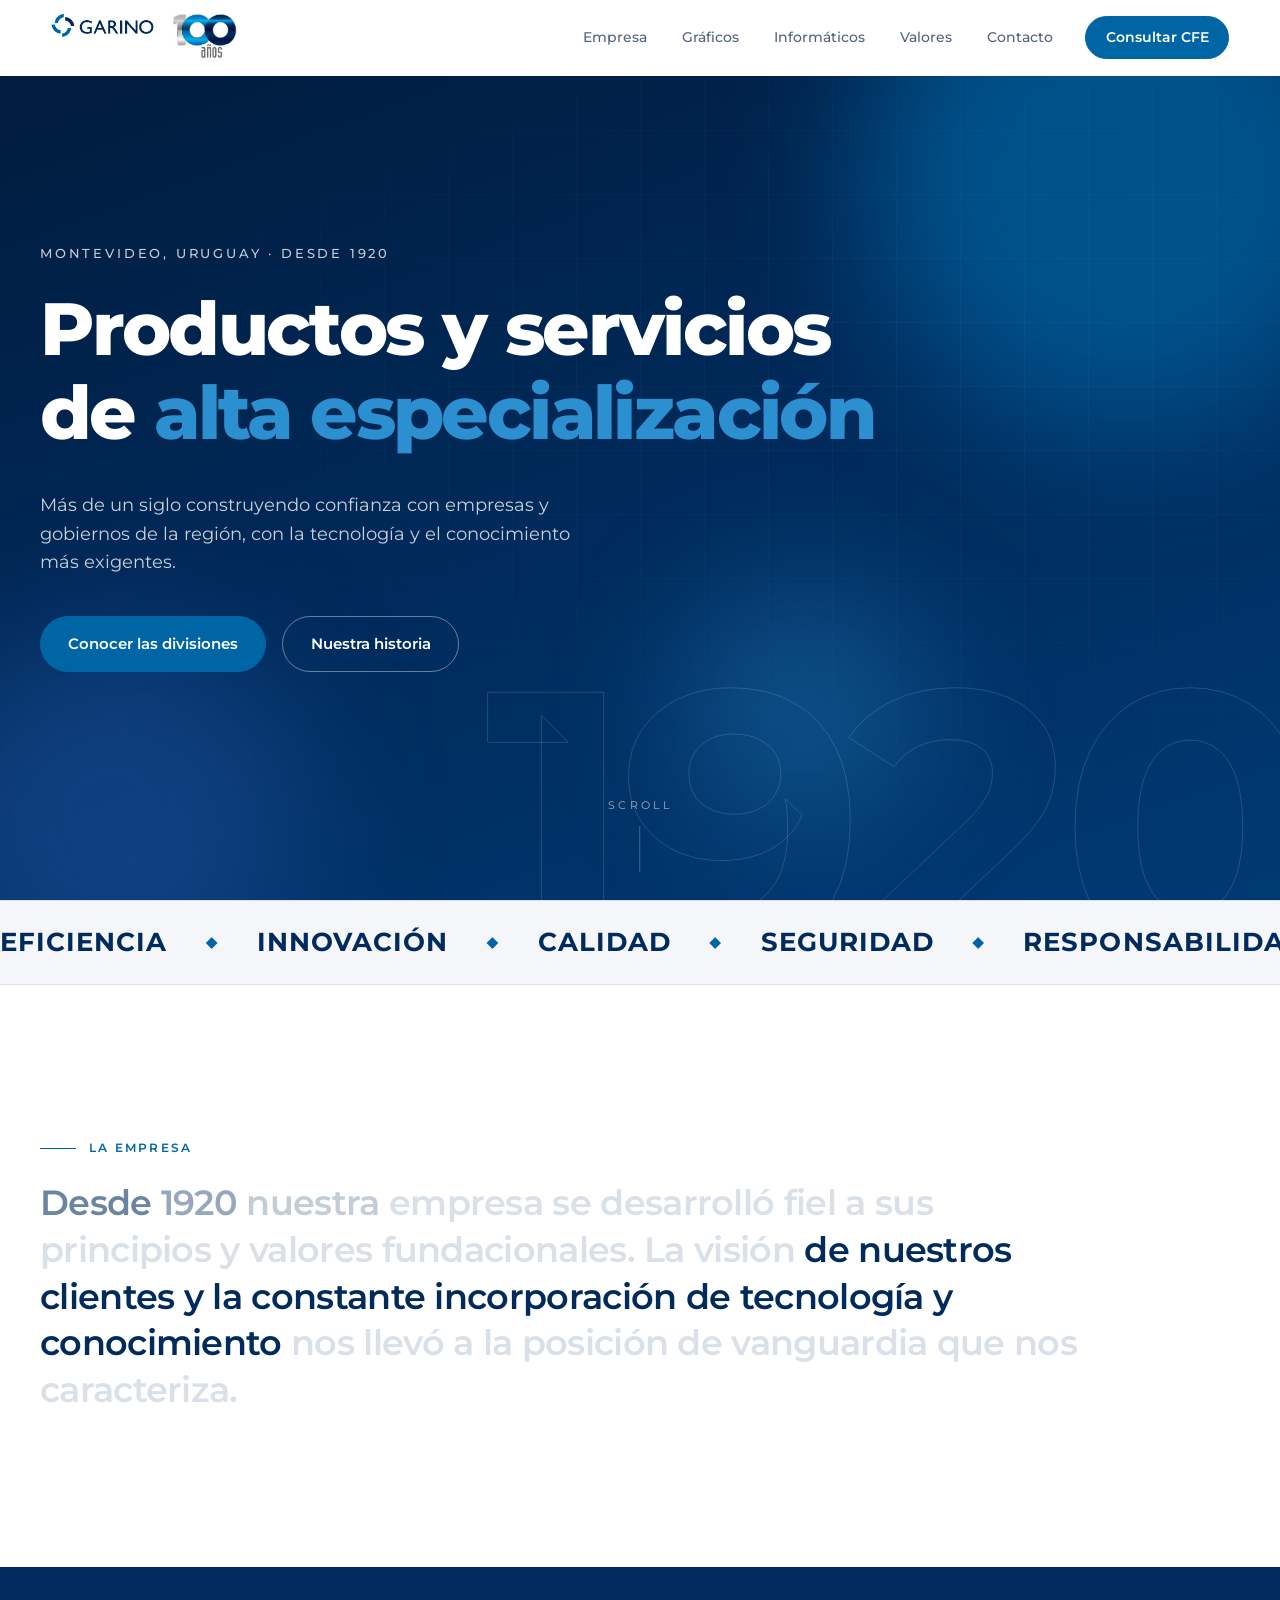
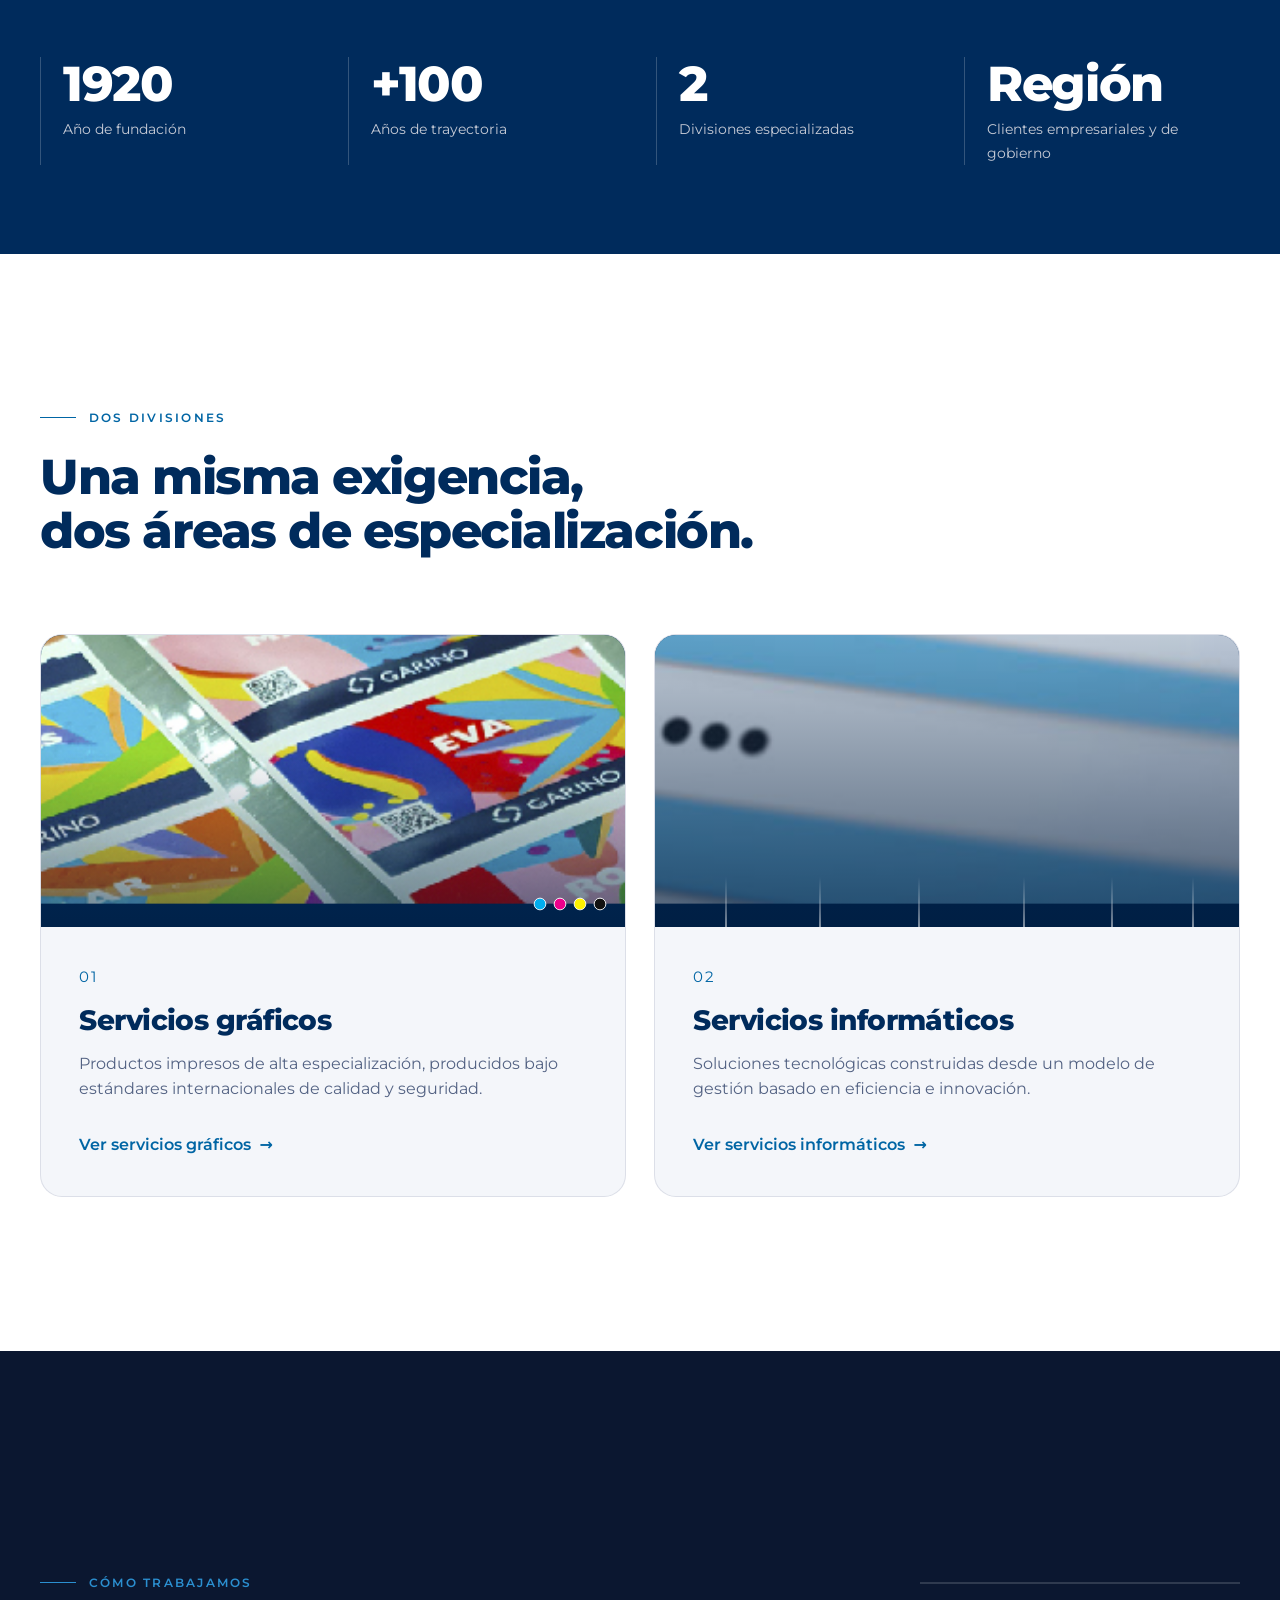
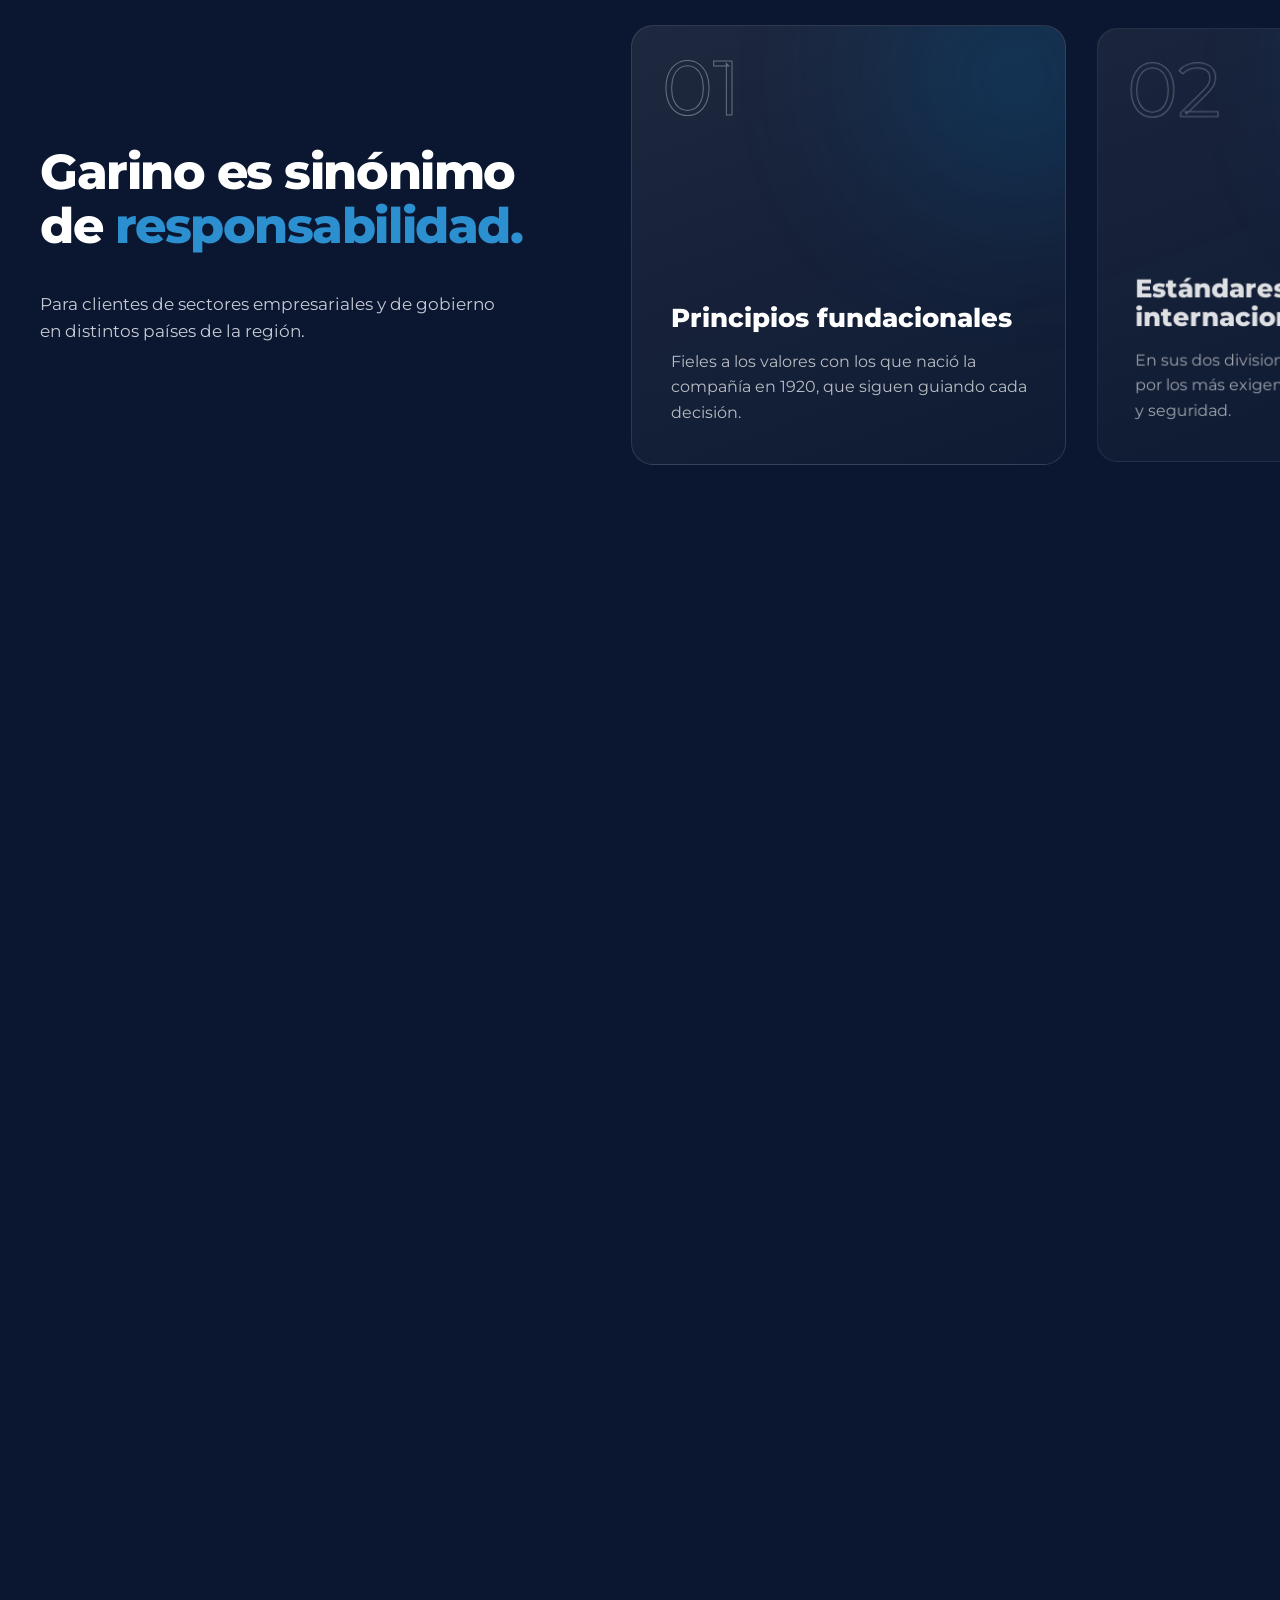
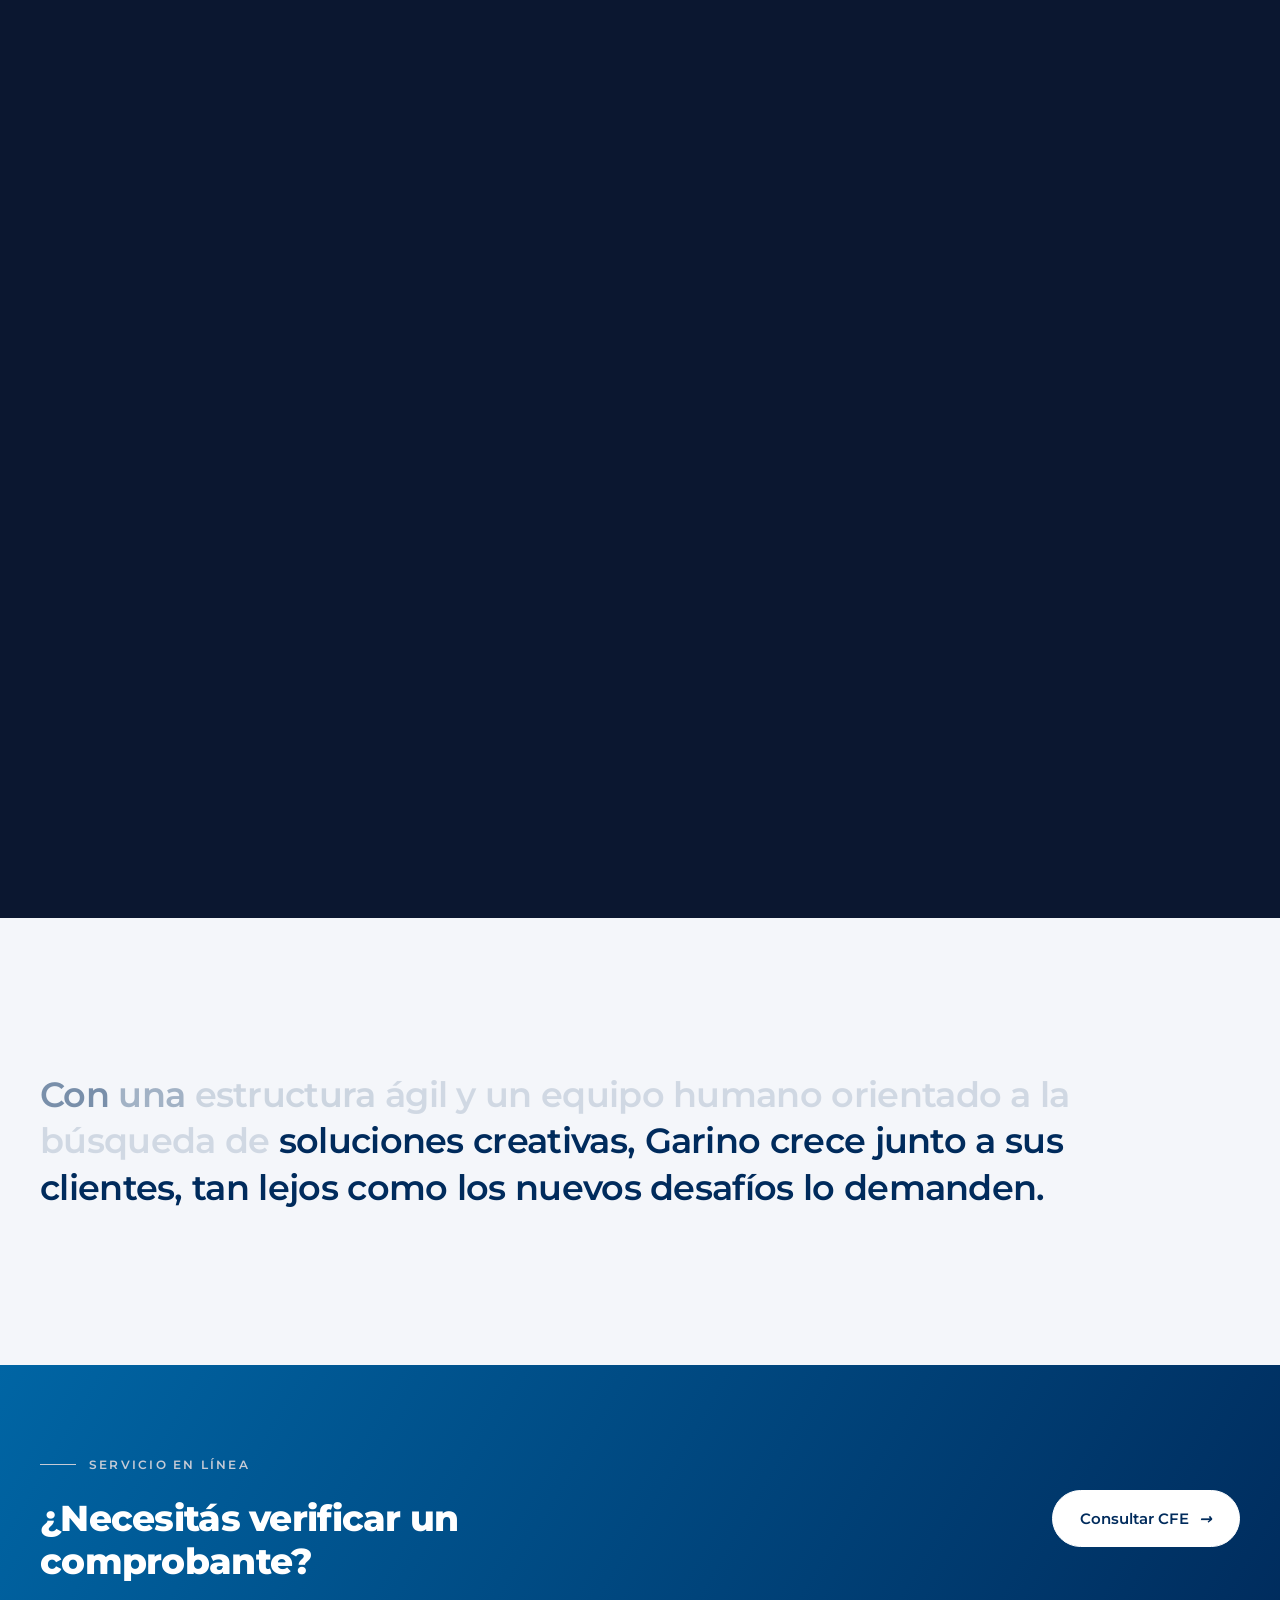
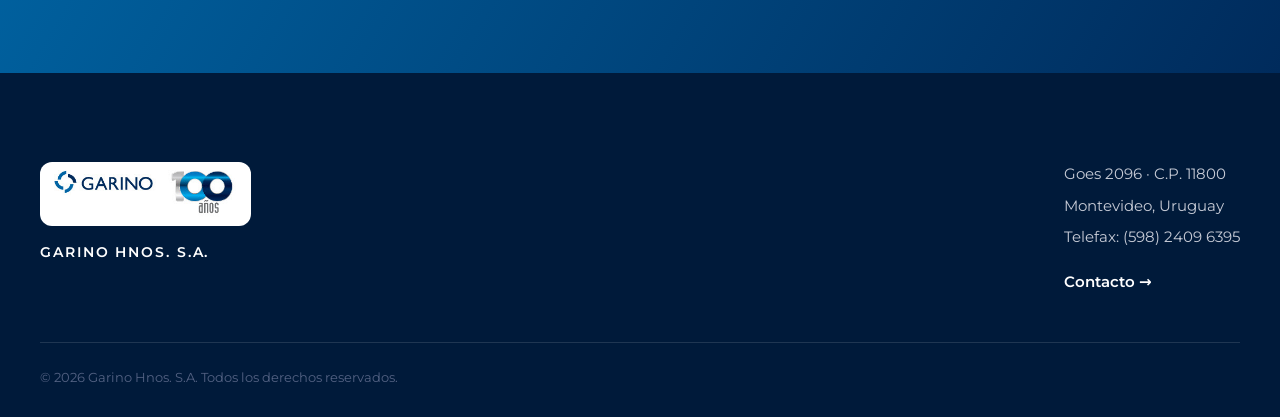
==== commit a79343d3: "Tipografía Montserrat autoalojada y títulos más potentes Reemplaza Fraunces e Inter por Montserrat v" ====
--- a/index.html
+++ b/index.html
@@ -6,8 +6,7 @@
 <title>GARINO HNOS. S.A. | Productos y servicios de alta especialización desde 1920</title>
 <meta name="description" content="Garino Hnos. S.A.: más de 100 años de trayectoria en servicios gráficos e informáticos de alta especialización. Montevideo, Uruguay.">
 <meta name="theme-color" content="#002b5c">
-<link rel="preload" href="fonts/inter-latin-wght-normal.woff2" as="font" type="font/woff2" crossorigin>
-<link rel="preload" href="fonts/fraunces-latin-wght-normal.woff2" as="font" type="font/woff2" crossorigin>
+<link rel="preload" href="fonts/montserrat-latin-wght-normal.woff2" as="font" type="font/woff2" crossorigin>
 <link rel="stylesheet" href="css/style.css">
 <script>document.documentElement.classList.add('js');</script>
 </head>
--- a/css/style.css
+++ b/css/style.css
@@ -1,5 +1,4 @@
-@font-face{font-family:"Inter";src:url("../fonts/inter-latin-wght-normal.woff2") format("woff2");font-weight:100 900;font-display:swap}
-@font-face{font-family:"Fraunces";src:url("../fonts/fraunces-latin-wght-normal.woff2") format("woff2");font-weight:100 900;font-display:swap}
+@font-face{font-family:"Montserrat";src:url("../fonts/montserrat-latin-wght-normal.woff2") format("woff2");font-weight:100 900;font-display:swap}
 
 :root{
   --navy:#002b5c;
@@ -12,18 +11,17 @@
   --ink:#0b1730;
   --white:#fff;
   --ease:cubic-bezier(.22,1,.36,1);
-  --serif:"Fraunces",Georgia,"Times New Roman",serif;
-  --sans:"Inter",system-ui,-apple-system,"Segoe UI",Roboto,Arial,sans-serif;
+  --font:"Montserrat",system-ui,-apple-system,"Segoe UI",Roboto,Arial,sans-serif;
   --nav-h:76px;
 }
 
 *,*::before,*::after{box-sizing:border-box}
 html{scroll-behavior:smooth;-webkit-text-size-adjust:100%}
-body{margin:0;font-family:var(--sans);color:var(--ink);background:var(--white);line-height:1.6;-webkit-font-smoothing:antialiased;overflow-x:hidden}
+body{margin:0;font-family:var(--font);color:var(--ink);background:var(--white);line-height:1.6;-webkit-font-smoothing:antialiased;overflow-x:hidden}
 img{max-width:100%;display:block}
 a{color:inherit;text-decoration:none}
 h1,h2,h3,p{margin:0}
-em{font-style:italic}
+em{font-style:normal;font-weight:inherit}
 
 .wrap{width:min(1200px,100% - 48px);margin-inline:auto}
 .section{padding:clamp(80px,12vw,160px) 0}
@@ -31,7 +29,7 @@
 .kicker{font-size:.78rem;font-weight:600;letter-spacing:.18em;text-transform:uppercase;color:var(--blue);margin-bottom:1.4rem;display:flex;align-items:center;gap:.8rem}
 .kicker::before{content:"";width:36px;height:1px;background:currentColor}
 .kicker--light{color:var(--mist)}
-.h2{font-family:var(--serif);font-weight:500;font-size:clamp(2rem,4.6vw,3.8rem);line-height:1.1;letter-spacing:-.02em;color:var(--navy)}
+.h2{font-family:var(--font);font-weight:800;font-size:clamp(1.9rem,3.8vw,3.2rem);line-height:1.1;letter-spacing:-.03em;color:var(--navy)}
 .h2 em{color:var(--blue)}
 
 /* Buttons */
@@ -63,12 +61,12 @@
 .orb--a{width:520px;height:520px;background:var(--blue);right:-8%;top:-10%}
 .orb--b{width:380px;height:380px;background:#1d4f9a;left:-6%;bottom:-12%;opacity:.55}
 .orb--c{width:240px;height:240px;background:var(--blue-l);right:28%;bottom:8%;opacity:.35}
-.hero__ghost{position:absolute;right:-2vw;bottom:-6vw;font-family:var(--serif);font-weight:700;font-size:clamp(9rem,30vw,28rem);line-height:.8;color:transparent;-webkit-text-stroke:1px rgba(255,255,255,.14);letter-spacing:-.04em;user-select:none;will-change:transform}
+.hero__ghost{position:absolute;right:-2vw;bottom:-6vw;font-family:var(--font);font-weight:700;font-size:clamp(9rem,30vw,28rem);line-height:.8;color:transparent;-webkit-text-stroke:1px rgba(255,255,255,.14);letter-spacing:-.04em;user-select:none;will-change:transform}
 .eyebrow{font-size:.8rem;letter-spacing:.22em;text-transform:uppercase;color:var(--mist);margin-bottom:1.6rem;font-weight:500}
-.hero__title{font-family:var(--serif);font-weight:500;font-size:clamp(2.6rem,7.4vw,6.4rem);line-height:1.04;letter-spacing:-.03em}
+.hero__title{font-family:var(--font);font-weight:800;font-size:clamp(2.2rem,5.8vw,5.2rem);line-height:1.06;letter-spacing:-.035em}
 .hero__title .line{display:block;overflow:hidden;padding-bottom:.08em}
 .hero__title .line>span{display:inline-block}
-.hero__title em{color:var(--blue-l);font-weight:400}
+.hero__title em{color:var(--blue-l)}
 .hero__lead{max-width:560px;margin-top:2rem;font-size:clamp(1rem,1.4vw,1.2rem);color:rgba(255,255,255,.78)}
 .hero__cta{display:flex;flex-wrap:wrap;gap:1rem;margin-top:2.4rem}
 .scroll-cue{position:absolute;left:50%;bottom:28px;transform:translateX(-50%);display:flex;flex-direction:column;align-items:center;gap:.7rem;font-size:.68rem;letter-spacing:.3em;text-transform:uppercase;color:rgba(255,255,255,.6)}
@@ -78,19 +76,19 @@
 
 /* MARQUEE */
 .marquee{background:var(--paper);border-block:1px solid rgba(83,98,131,.15);overflow:hidden;padding:1.3rem 0}
-.marquee__track{display:flex;gap:2.4rem;width:max-content;animation:marquee 38s linear infinite;font-family:var(--serif);font-size:clamp(1.3rem,2.6vw,2rem);color:var(--navy);white-space:nowrap;align-items:center}
+.marquee__track{display:flex;gap:2.4rem;width:max-content;animation:marquee 38s linear infinite;font-family:var(--font);font-weight:700;text-transform:uppercase;letter-spacing:.04em;font-size:clamp(1.1rem,2vw,1.6rem);color:var(--navy);white-space:nowrap;align-items:center}
 .marquee__track b{color:var(--blue);font-size:.6em}
 @keyframes marquee{to{transform:translateX(-50%)}}
 
 /* MANIFESTO */
-.manifesto__text,.closing__text{font-family:var(--serif);font-weight:400;font-size:clamp(1.6rem,3.6vw,3.1rem);line-height:1.25;letter-spacing:-.015em;color:var(--navy);max-width:1050px}
+.manifesto__text,.closing__text{font-family:var(--font);font-weight:600;font-size:clamp(1.3rem,2.7vw,2.4rem);line-height:1.35;letter-spacing:-.02em;color:var(--navy);max-width:1050px}
 .word{display:inline-block;white-space:pre}
 
 /* STATS */
 .stats{background:var(--navy);color:#fff;padding:clamp(56px,7vw,96px) 0}
 .stats__grid{display:grid;grid-template-columns:repeat(4,1fr);gap:2rem}
 .stat{padding-left:1.4rem;border-left:1px solid rgba(255,255,255,.2)}
-.stat strong{display:block;font-family:var(--serif);font-weight:500;font-size:clamp(2.2rem,4.4vw,3.8rem);line-height:1.1;letter-spacing:-.02em}
+.stat strong{display:block;font-family:var(--font);font-weight:800;font-size:clamp(2rem,3.8vw,3.2rem);line-height:1.1;letter-spacing:-.03em}
 .stat>span{display:block;margin-top:.5rem;font-size:.9rem;color:var(--mist)}
 
 /* DIVISIONS */
@@ -106,8 +104,8 @@
 .card--inf .card__tint{background:linear-gradient(180deg,rgba(0,43,92,.25),rgba(0,26,58,.7))}
 .card--inf .card__media img{filter:saturate(.9)}
 .card__body{padding:clamp(24px,3vw,40px);display:flex;flex-direction:column;gap:.9rem;flex:1}
-.card__num{font-family:var(--serif);color:var(--blue);font-size:.95rem;letter-spacing:.1em}
-.card h3{font-family:var(--serif);font-weight:500;font-size:clamp(1.6rem,2.6vw,2.3rem);color:var(--navy);line-height:1.15;letter-spacing:-.01em}
+.card__num{font-family:var(--font);color:var(--blue);font-size:.95rem;letter-spacing:.1em}
+.card h3{font-family:var(--font);font-weight:800;font-size:clamp(1.4rem,2.2vw,1.9rem);color:var(--navy);line-height:1.15;letter-spacing:-.02em}
 .card p{color:var(--slate);max-width:44ch}
 .card__link{margin-top:auto;padding-top:1rem;font-weight:600;color:var(--blue);display:inline-flex;gap:.5rem;align-items:center}
 .card__link i{font-style:normal;transition:transform .4s var(--ease)}
@@ -136,11 +134,11 @@
 .panel{flex:0 0 clamp(300px,34vw,460px);min-height:min(56vh,440px);padding:clamp(26px,3vw,40px);border-radius:22px;background:linear-gradient(160deg,rgba(255,255,255,.08),rgba(255,255,255,.02));border:1px solid rgba(255,255,255,.12);display:flex;flex-direction:column;justify-content:flex-end;gap:1rem;position:relative;overflow:hidden}
 .panel::before{content:"";position:absolute;width:260px;height:260px;border-radius:50%;background:var(--blue);filter:blur(80px);opacity:.28;right:-80px;top:-80px;transition:opacity .6s}
 .panel:hover::before{opacity:.55}
-.panel__n{position:absolute;top:24px;left:30px;font-family:var(--serif);font-size:clamp(3rem,6vw,5rem);line-height:1;color:transparent;-webkit-text-stroke:1px rgba(255,255,255,.35)}
-.panel h3{font-family:var(--serif);font-weight:500;font-size:clamp(1.5rem,2.4vw,2rem);line-height:1.15;position:relative}
+.panel__n{position:absolute;top:24px;left:30px;font-family:var(--font);font-size:clamp(3rem,6vw,5rem);line-height:1;color:transparent;-webkit-text-stroke:1px rgba(255,255,255,.35)}
+.panel h3{font-family:var(--font);font-weight:800;font-size:clamp(1.3rem,2vw,1.7rem);line-height:1.15;position:relative}
 .panel p{color:rgba(255,255,255,.7);position:relative;max-width:36ch}
 .panel--intro{flex-basis:clamp(320px,44vw,620px);background:none;border:0;padding-left:0;justify-content:center}
-.panel--intro .h2{color:#fff;font-size:clamp(2.2rem,4.4vw,4rem)}
+.panel--intro .h2{color:#fff;font-size:clamp(2rem,3.8vw,3.4rem)}
 .panel--intro .h2 em{color:var(--blue-l)}
 .panel--intro p{margin-top:1.4rem;color:var(--mist);max-width:42ch;font-size:1.05rem}
 .panel--intro::before{display:none}
@@ -151,7 +149,7 @@
 /* CFE */
 .cfe{background:linear-gradient(120deg,var(--blue) 0%,var(--navy) 100%);color:#fff;padding:clamp(56px,7vw,96px) 0}
 .cfe__inner{display:flex;align-items:center;justify-content:space-between;gap:2rem;flex-wrap:wrap}
-.cfe__title{font-family:var(--serif);font-weight:500;font-size:clamp(1.7rem,3.4vw,2.8rem);line-height:1.15;letter-spacing:-.01em;max-width:18ch}
+.cfe__title{font-family:var(--font);font-weight:800;font-size:clamp(1.5rem,2.8vw,2.3rem);line-height:1.2;letter-spacing:-.02em;max-width:22ch}
 
 /* FOOTER */
 .footer{background:var(--navy-d);color:var(--mist);padding:clamp(56px,7vw,90px) 0 28px}
